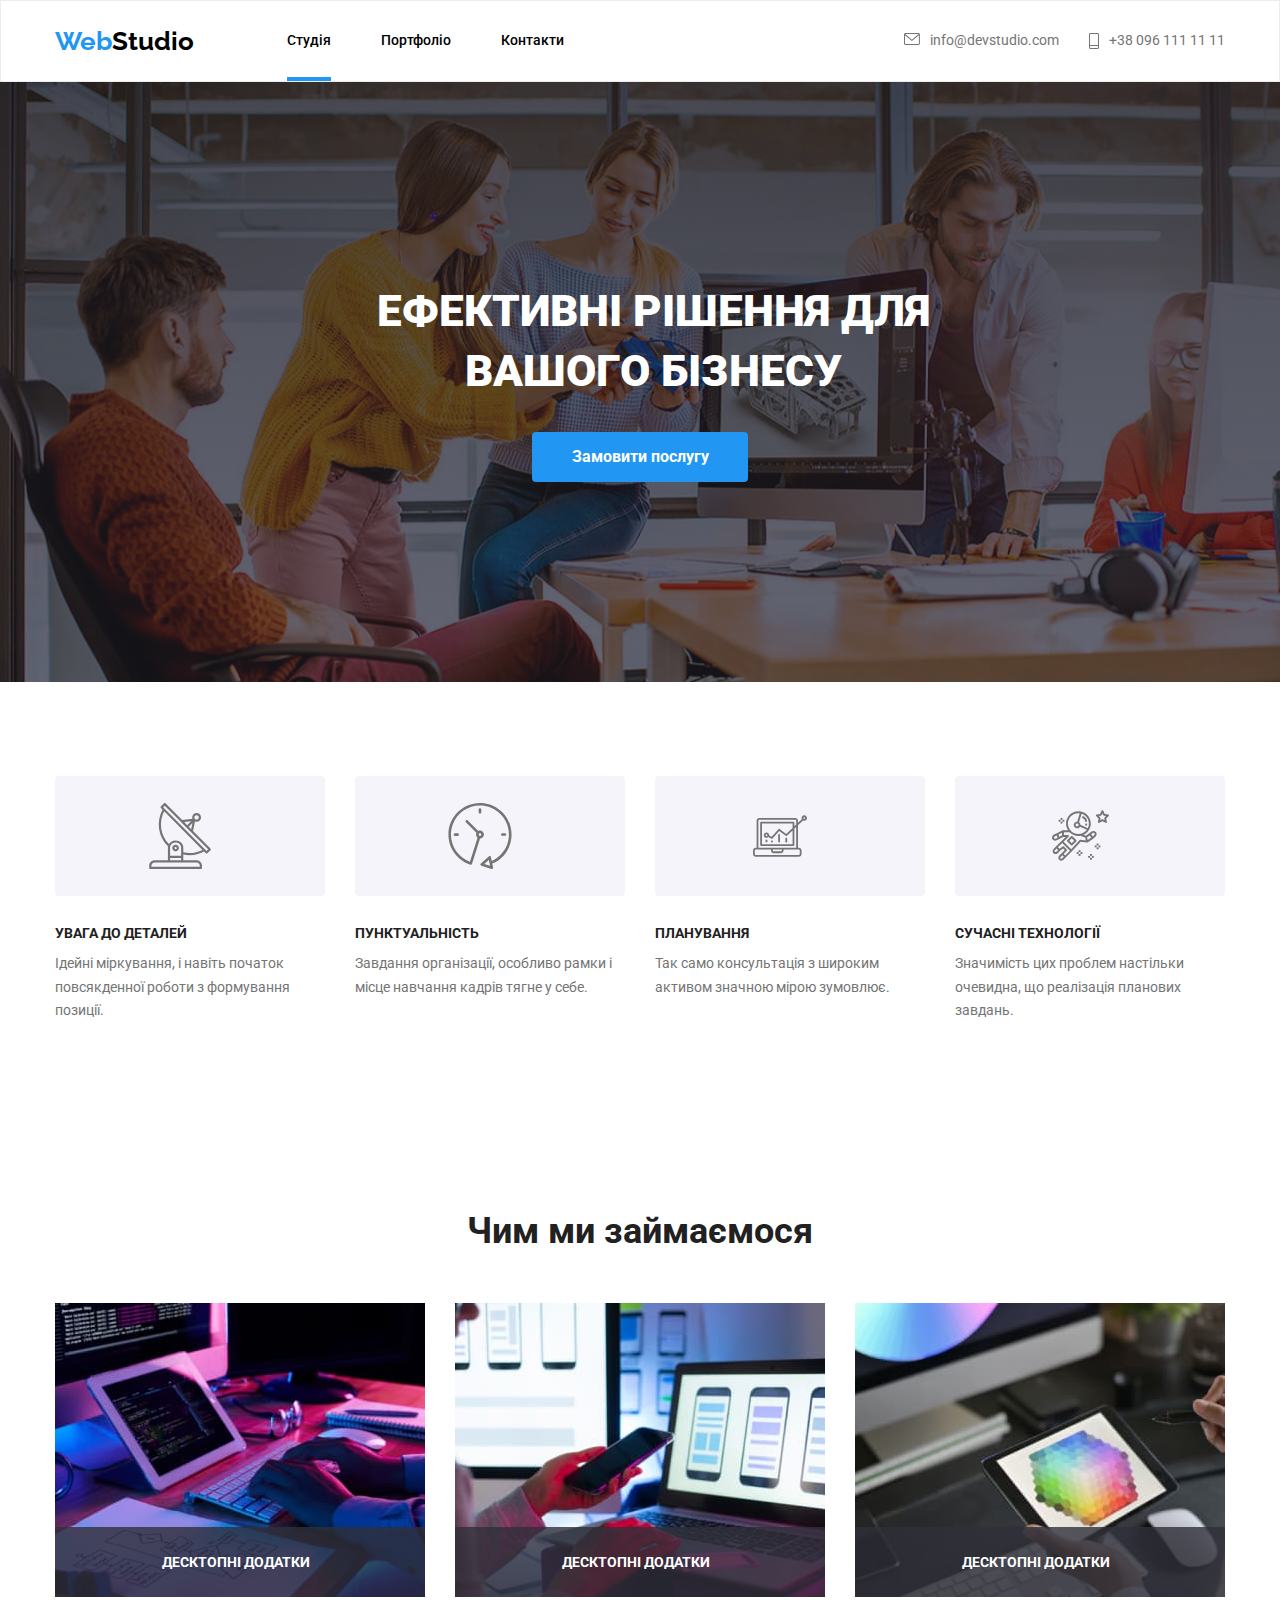
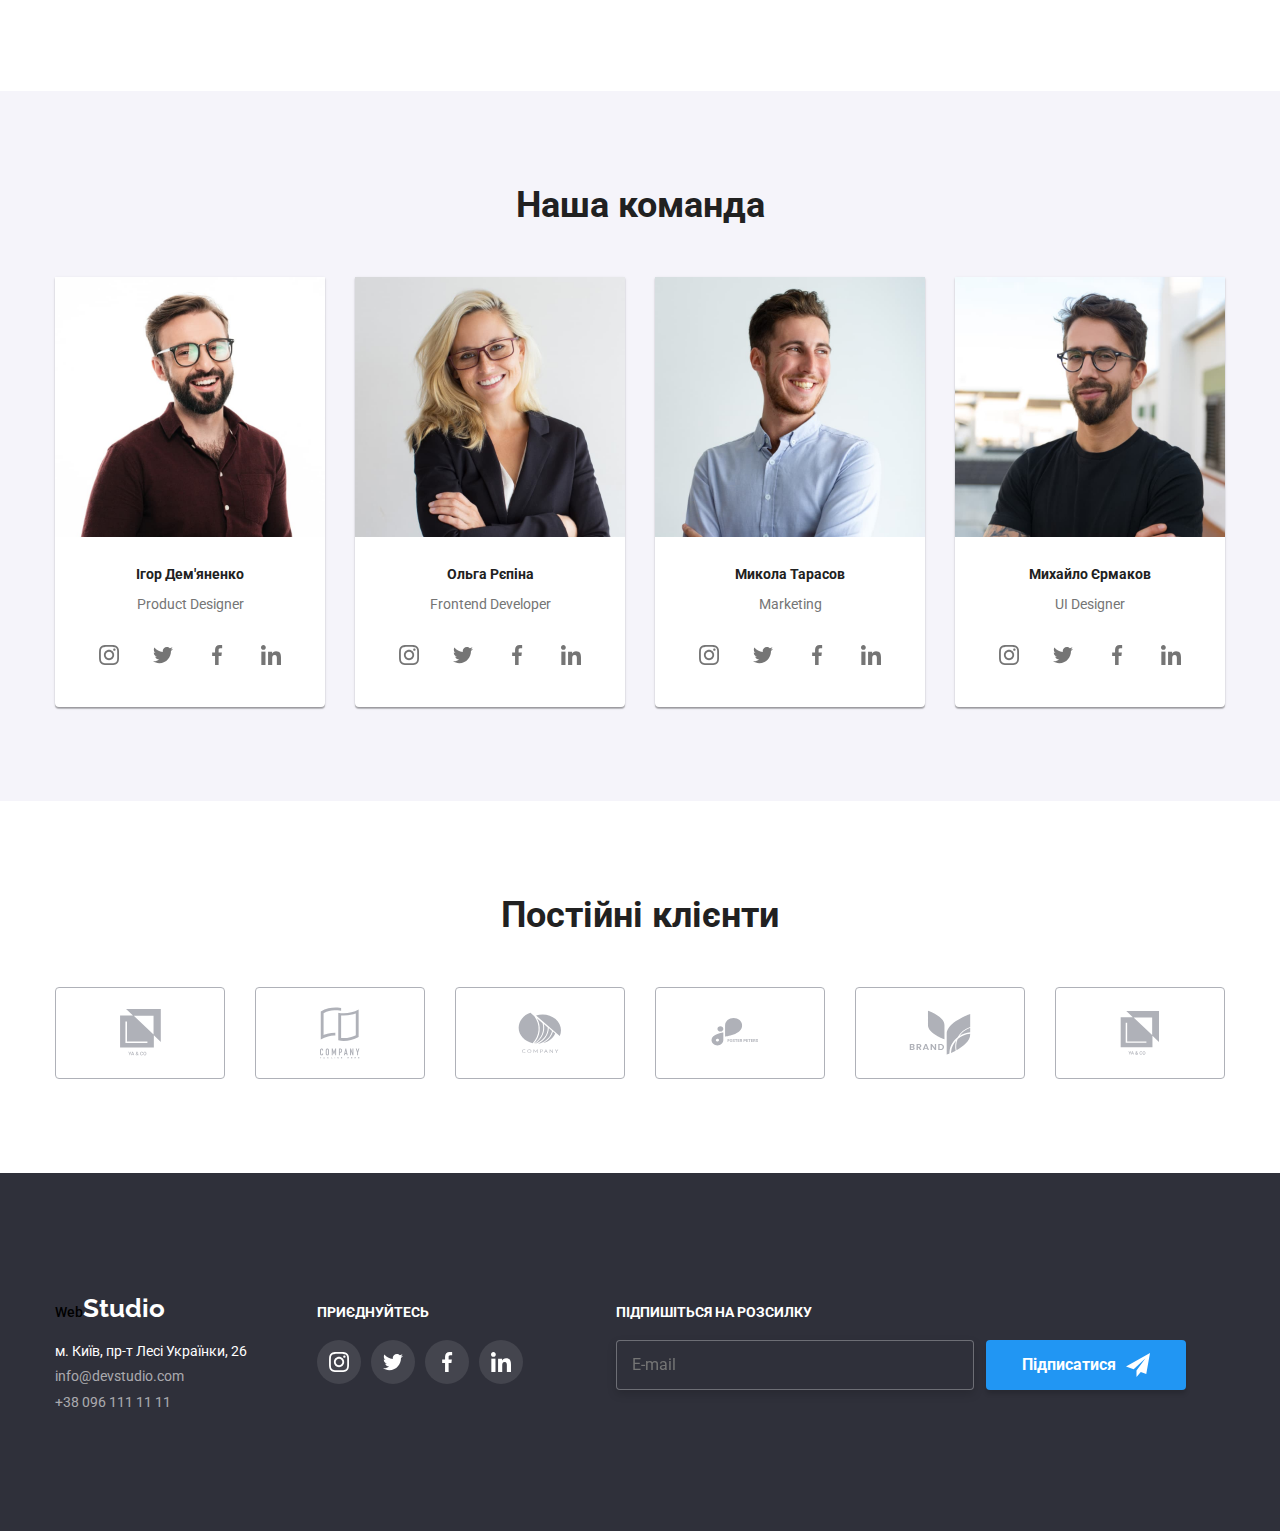
==== index.html @ 3730e804 "update-hw7" ====
<!DOCTYPE html>
<html lang="uk">
<head>
    <meta charset="UTF-8">
    <meta http-equiv="X-UA-Compatible" content="IE=edge">
    <meta name="viewport" content="width=device-width, initial-scale=1.0">
    <title>Document</title>
    <link rel="stylesheet" href="https://fonts.googleapis.com/css2?family=Raleway:wght@700&family=Roboto:wght@400;500;700;900&display=swap">
    <link rel="stylesheet" href="https://cdn.jsdelivr.net/npm/modern-normalize@1.1.0/modern-normalize.min.css">
    <link rel="stylesheet" href="./css/styles.css">
    <link rel="stylesheet" href="./css/main.min.css">
</head>
<body class="font-family">
    
        <!--Шапка сайта-->
    <header class="header">
        <div class="container heder-box">
            <nav class="header-navigation">
            <a class="nav-link" href="./index.html"><span class="nav-link__accent">Web</span><span class="nav-link__accent-two">Studio</span></a>
            <ul class="menu">
                <li><a class="menu__item menu__item_active" href="./index.html">Студія</a></li>
                <li><a class="menu__item" href="./portfolio.html">Портфоліо</a></li>
                <li><a class="menu__item" href="">Контакти</a></li>
            </ul>
        </nav>
        <ul class="contact">
            <li class="contact__item"><a class="contact__link" href="mailto:info@devstudio.com"><svg class="Link__social-icon" width="16" height="12"><use href="./images/sprite.svg#icon-email"></use></svg>info@devstudio.com</a></li>
            <li class="contact__item"><a class="contact__link" href="tel:+380961111111"><svg class="Link__social-icon" width="10" height="16"><use href="./images/sprite.svg#icon-tel"></use></svg>+38 096 111 11 11</a></li>
        </ul>
        </div>
        
    </header>
 <main>
    <section class="hero">
        <div class="container hero-box">
            <h1 class="headline">Ефективні рішення для вашого бізнесу</h1>
            <button class="cursor" type="button" data-modal-open>Замовити послугу</button>
        </div>
    </section>
    <section class="features section">
        <div class="container features-section">
        <h2 class="visually-hidden">Наші переваги</h2>
       <ul class="features-section-link">
        <li class="features-section-icon">
            <a href="" class="navigation-social-icon">
                <svg class="social-icon" width="66" height="70">
                    <use href="./images/sprite.svg#icon-antenna"></use>
                </svg>
            </a>
        </li>
        <li class="features-section-icon">
            <a href="" class="navigation-social-icon">
                <svg class="social-icon" width="66" height="70">
                    <use href="./images/sprite.svg#icon-clock"></use>
                </svg>
            </a>
        </li>
        <li class="features-section-icon">
            <a href="" class="navigation-social-icon">
                <svg class="social-icon" width="70" height="54">
                    <use href="./images/sprite.svg#icon-diagram"></use>
                </svg>
            </a>
        </li>
        <li class="features-section-icon">
            <a href="" class="navigation-social-icon">
                <svg class="social-icon" width="57" height="61">
                    <use href="./images/sprite.svg#icon-astronaut"></use>
                </svg>
            </a>
        </li>
       </ul>
        <ul class="features-section-list">
                <li class="features-list">
                    <div class="features-list-box">
                        <h3 class="subject">УВАГА ДО ДЕТАЛЕЙ</h3>
                        <p class="text">Ідейні міркування, і навіть початок повсякденної роботи з формування позиції.</p>
                    </div> 
                </li>
                <li class="features-list">
                    <div class="features-list-box">
                        <h3 class="subject">ПУНКТУАЛЬНІСТЬ</h3>
                        <p class="text">Завдання організації, особливо рамки і місце навчання кадрів тягне у себе.</p>
                    </div>
                </li>
                 <li class="features-list">
                    <div class="features-list-box">
                        <h3 class="subject">ПЛАНУВАННЯ</h3>
                        <p class="text">Так само консультація з широким активом значною мірою зумовлює.</p>
                    </div>
                </li>
                <li class="features-list">
                    <div class="features-list-box">
                        <h3 class="subject">СУЧАСНІ ТЕХНОЛОГІЇ</h3>
                        <p class="text">Значимість цих проблем настільки очевидна, що реалізація планових завдань.</p>
                    </div>
                </li>
        </ul>
        </div>  
    </section>
    <section class="works section">
        <div class="container">
        <h2 class="heading">Чим ми займаємося</h2>
        <ul class="works-list">
            <li class="works-items">
                <img src="./images/work1.jpg" alt="Робота програмування" width="370">
                <div class="works-name">
                    <p class="work-tekst">Десктопні Додатки</p>
                </div>
            </li>
            <li class="works-items">
                <img src="./images/work2.jpg" alt="Робота мобільної графіки" width="370">
                    <div class="works-name">
                    <p class="work-tekst">Десктопні Додатки</p>
                    </div>
            </li>
            <li class="works-items">
                <img src="./images/work3.jpg" alt="Кольорова гамма" width="370">
                <div class="works-name">
                <p class="work-tekst">Десктопні Додатки</p>
            </div>
            </li>
        </ul>
        </div>
    </section>
    <section class="job section">
        <div class="container">
            <h2 class="heading">Наша команда</h2>
                <ul class="job-list">
                    <li class="jop-list-item"><img src="./images/job1.jpg" alt="Ігор Дем'яненко" width="270">
                        <div class="jop-list-item-box">
                            <h3 class="job-name">Ігор Дем'яненко</h3>
                            <p class="job-titl" lang="en">Product Designer</p>
                            <ul class="job-items">
                                <li class="job-items-icon">
                                    <a href="" class="job-social-icon">
                                        <svg class="job-item-social-icon" width="20" height="20">
                                            <use href="./images/sprite.svg#icon-instagram"></use>
                                        </svg>
                                    </a>
                                </li>
                                <li class="job-items-icon">
                                    <a href="" class="job-social-icon">
                                        <svg class="job-item-social-icon" width="20" height="20">
                                            <use href="./images/sprite.svg#icon-twitter"></use>
                                        </svg>
                                    </a>
                                </li>
                                <li class="job-items-icon">
                                    <a href="" class="job-social-icon">
                                        <svg class="job-item-social-icon" width="20" height="20">
                                            <use href="./images/sprite.svg#icon-facebook"></use>
                                        </svg>
                                    </a>
                                </li>
                                <li class="job-items-icon">
                                    <a href="" class="job-social-icon">
                                        <svg class="job-item-social-icon" width="20" height="20">
                                            <use href="./images/sprite.svg#icon-linkedin"></use>
                                        </svg>
                                    </a>
                                </li>
                               </ul>
                            </div>
                    </li>
                    <li class="jop-list-item"><img src="./images/job2.jpg" alt="Ольга Рєпіна" width="270">
                        <div class="jop-list-item-box">
                            <h3 class="job-name">Ольга Рєпіна</h3>
                            <p class="job-titl" lang="en">Frontend Developer</p>
                            <ul class="job-items">
                                <li class="job-items-icon">
                                    <a href="" class="job-social-icon">
                                        <svg class="job-item-social-icon" width="20" height="20">
                                            <use href="./images/sprite.svg#icon-instagram"></use>
                                        </svg>
                                    </a>
                                </li>
                                <li class="job-items-icon">
                                    <a href="" class="job-social-icon">
                                        <svg class="job-item-social-icon" width="20" height="20">
                                            <use href="./images/sprite.svg#icon-twitter"></use>
                                        </svg>
                                    </a>
                                </li>
                                <li class="job-items-icon">
                                    <a href="" class="job-social-icon">
                                        <svg class="job-item-social-icon" width="20" height="20">
                                            <use href="./images/sprite.svg#icon-facebook"></use>
                                        </svg>
                                    </a>
                                </li>
                                <li class="job-items-icon">
                                    <a href="" class="job-social-icon">
                                        <svg class="job-item-social-icon" width="20" height="20">
                                            <use href="./images/sprite.svg#icon-linkedin"></use>
                                        </svg>
                                    </a>
                                </li>
                               </ul>
                        </div>
                    </li>
                    <li class="jop-list-item"><img src="./images/job3.jpg" alt="Микола Тарасов" width="270">
                        <div class="jop-list-item-box">
                            <h3 class="job-name">Микола Тарасов</h3>
                            <p class="job-titl" lang="en">Marketing</p>
                            <ul class="job-items">
                                <li class="job-items-icon">
                                    <a href="" class="job-social-icon">
                                        <svg class="job-item-social-icon" width="20" height="20">
                                            <use href="./images/sprite.svg#icon-instagram"></use>
                                        </svg>
                                    </a>
                                </li>
                                <li class="job-items-icon">
                                    <a href="" class="job-social-icon">
                                        <svg class="job-item-social-icon" width="20" height="20">
                                            <use href="./images/sprite.svg#icon-twitter"></use>
                                        </svg>
                                    </a>
                                </li>
                                <li class="job-items-icon">
                                    <a href="" class="job-social-icon">
                                        <svg class="job-item-social-icon" width="20" height="20">
                                            <use href="./images/sprite.svg#icon-facebook"></use>
                                        </svg>
                                    </a>
                                </li>
                                <li class="job-items-icon">
                                    <a href="" class="job-social-icon">
                                        <svg class="job-item-social-icon" width="20" height="20">
                                            <use href="./images/sprite.svg#icon-linkedin"></use>
                                        </svg>
                                    </a>
                                </li>
                               </ul>
                        </div>
                    </li>
                    <li class="jop-list-item"><img src="./images/job4.jpg" alt="Михайло Єрмаков" width="270">
                        <div class="jop-list-item-box">
                            <h3 class="job-name">Михайло Єрмаков</h3>
                            <p class="job-titl" lang="en">UI Designer</p>
                            <ul class="job-items">
                                <li class="job-items-icon">
                                    <a href="" class="job-social-icon">
                                        <svg class="job-item-social-icon" width="20" height="20">
                                            <use href="./images/sprite.svg#icon-instagram"></use>
                                        </svg>
                                    </a>
                                </li>
                                <li class="job-items-icon">
                                    <a href="" class="job-social-icon">
                                        <svg class="job-item-social-icon" width="20" height="20">
                                            <use href="./images/sprite.svg#icon-twitter"></use>
                                        </svg>
                                    </a>
                                </li>
                                <li class="job-items-icon">
                                    <a href="" class="job-social-icon">
                                        <svg class="job-item-social-icon" width="20" height="20">
                                            <use href="./images/sprite.svg#icon-facebook"></use>
                                        </svg>
                                    </a>
                                </li>
                                <li class="job-items-icon">
                                    <a href="" class="job-social-icon">
                                        <svg class="job-item-social-icon" width="20" height="20">
                                            <use href="./images/sprite.svg#icon-linkedin"></use>
                                        </svg>
                                    </a>
                                </li>
                               </ul>
                        </div>
                        </li>
                </ul>
        </div>
    </section>
   <section class="client section">
    <div class="container">
        <h2 class="heading">Постійні клієнти</h2>
        <ul class="client-item">
            <li class="client-list">
                <a href="" class="client-social-icon">
                    <svg class="link-social-icon" width="41" height="46.7">
                        <use href="./images/sprite.svg#icon-client1"></use>
                    </svg>
                </a>
            </li>
            <li class="client-list">
                <a href="" class="client-social-icon">
                    <svg class="link-social-icon" width="40" height="52">
                        <use href="./images/sprite.svg#icon-client2"></use>
                    </svg>
                </a>
            </li>
            <li class="client-list">
                <a href="" class="client-social-icon">
                    <svg class="link-social-icon" width="43.46" height="41.18">
                        <use href="./images/sprite.svg#icon-client3"></use>
                    </svg>
                </a>
            </li>
            <li class="client-list">
                <a href="" class="client-social-icon">
                    <svg class="link-social-icon" width="84.44" height="40.62">
                        <use href="./images/sprite.svg#icon-client4"></use>
                    </svg>
                </a>
            </li>
            <li class="client-list">
                <a href="" class="client-social-icon">
                    <svg class="link-social-icon" width="62.54" height="45.43">
                        <use href="./images/sprite.svg#icon-client5"></use>
                    </svg>
                </a>
            </li>
            <li class="client-list">
                <a href="" class="client-social-icon">
                    <svg class="link-social-icon" width="93.79" height="43.93">
                        <use href="./images/sprite.svg#icon-client1"></use>
                    </svg>
                </a>
            </li>
        </ul>
    </div>
   </section>
 </main>
 <!--Футер-->
 <footer class="footer">
    <div class="container footer">
        <div class="footer-logo-address">
            <a class="nav-link-footer" href="./index.html"><span class="accent">Web</span><span class="accent-three">Studio</span></a>
                <address>
                <ul class="footer-address">
                <li class="list-address"><a class="nav-link-adres" href="">м. Київ, пр-т Лесі Українки, 26</a></li>
                <li class="list-mail"><a class="nav-link-kont" href="mailto:info@devstudio.com">info@devstudio.com</a></li>
                <li class="list-tel"><a class="nav-link-kont" href="tel:+380961111111">+38 096 111 11 11</a></li>
                </ul>
                </address>
        </div>
    <div class="social">
        <h4 class="name-social">приєднуйтесь</h4>
        <ul class="social-list">
            <li class="social-items-icon">
                <a href="" class="social-items-icon-link">
                    <svg class="social-items-icon-link-list" width="20" height="20">
                        <use href="./images/sprite.svg#icon-instagram"></use>
                    </svg>
                </a>
            </li>
            <li class="job-items-icon">
                <a href="" class="social-items-icon-link">
                    <svg class="social-items-icon-link-list" width="20" height="20">
                        <use href="./images/sprite.svg#icon-twitter"></use>
                    </svg>
                </a>
            </li>
            <li class="job-items-icon">
                <a href="" class="social-items-icon-link">
                    <svg class="social-items-icon-link-list" width="20" height="20">
                        <use href="./images/sprite.svg#icon-facebook"></use>
                    </svg>
                </a>
            </li>
            <li class="job-items-icon">
                <a href="" class="social-items-icon-link">
                    <svg class="social-items-icon-link-list" width="20" height="20">
                        <use href="./images/sprite.svg#icon-linkedin"></use>
                    </svg>
                </a>
            </li>
        </ul>
    </div>
        <div class="cleint-mail">
        <h4 class="name-social">Підпишіться на розсилку</h4>
            <div class="cleint-mail-out">
            <form class="client-mail-name">
                <label class="client-mail-text">
                    <input type="email" 
                    name="E-mail"
                    placeholder="E-mail"
                    class="social-mail-name" 
                    pattern="[a-zA-Z0-9]+@" 
                    required>
                </input>
                </label>
                <button class="cursor-out" type="submit">підписатися <svg class="social-mail-icon-out" width="24" height="24">
                <use href="./images/sprite.svg#icon-icon-send"></use></svg>
            </button>
            </form>
            </div>
        </div>
    </div>
</footer>
<div class="backdrop is-hidden" data-modal>
    <div class="modal">
        <button type="button" class="modal-close-btn" data-modal-close>
            <svg class="model-close-btn-icon" width="18" height="18">
                <use href="./images/sprite.svg#icon-close-button"></use>
            </svg>
        </button>
        <p class="modal-caption">Залиште свої дані, ми Вам передзвонимо</p>
        <form class="modal-form">
            <label class="modal-form-field">
                <span class="modal-form-field-desc">Ім'я*</span>
                <span class="model-form-input-wrapper">
                <input name="user_name" 
                type="text" 
                class="modal-form-input"
                required
                pattern="[a-zA-Zа-яА-ЯіІїЇ]+"
                maxlength="20"/>
                <svg class="modal-form-icon" width="12" height="12">
                    <use href="./images/sprite.svg#icon-icon-children"></use>
                </svg>
            </span>
            </label>
            <label class="modal-form-field"> 
                <span class="modal-form-field-desc">Телефон*</span>
                <span class="model-form-input-wrapper">
                    <input name="user_phone_number" 
                    type="tel" 
                    class="modal-form-input" 
                    pattern="[0-9]{3}-[0-9]{2}-[0-9]{2}"
                    title="xxx-xxx-xx-xx"
                    required >
                    <svg class="modal-form-icon" width="13" height="12">
                    <use href="./images/sprite.svg#icon-modal-telephone"></use>
                    </svg>
                </span>
            </label>
            <label class="modal-form-field">
                <span class="modal-form-field-desc">Пошта*</span>
                <span class="model-form-input-wrapper">
                <input name="user_email" 
                type="email" 
                class="modal-form-input"
                pattern="[a-zA-Z0-9]+@"
                title="anuyta@gmail.com"
                required>
                <svg class="modal-form-icon" width="15" height="12">
                <use href="./images/sprite.svg#icon-modal-email"></use>
                </svg>
                </span>
            </label>
                <label class="modal-form-field">
                <span class="modal-form-field-desc">Коментар</span>
                <textarea
                name="user_message"
                class="modal-form-message" 
                placeholder="Введіть текст"
                ></textarea>
            </label>
            <label class="modal-form-check-wrapper">
                <input  name="user_policy" type="checkbox" class="modal-form-check visually-hidden">
                <svg class="modal-form-own-check" width="16" height="15">
                    <use  class="modal-form-own-check-icon" href="./images/sprite.svg#icon-checkmark"></use>
                    </svg>
                Погоджуюсь з розсилкою та приймаю &nbsp;<a href="#" class="modal-form-text">Умовами договору</a>
            </label>
            <button type="submit" class="modal-form-btn">Відправити</button>
        </form>
    </div>
</div>
<script src="./js/modal.js"></script>
</body>
</html>
---- css/styles.css ----
/* :root {
    --brand-color: #2196F3;
    --brand-color-two: #000000;
    --brand-color-three: #FFFFFF;
    --brand-font:"Raleway";
    --brand-font-style: normal;
    --brand-tekst-color:#757575;
} */

/* body {
margin: 0;
font-family: "Roboto", sans-serif;
font-size: 14px;
line-height: 1.14;
color: #212121;
}

h1, 
h2, 
h3, 
h4, 
h5, 
h6,
p,
ul,
ol {
    margin-top: 0;
    margin-bottom: 0;
}

ul,
ol {
    list-style-type: none;
    margin: 0;
    padding: 0;
}

a {
text-decoration: none; 
}

img {
    display: block;
}

.cursor,
.btn {
    cursor: pointer;
} */

/* .container {
    width: 1200px;
    padding-right: 15px;
    padding-left: 15px;
    margin-left: auto;
    margin-right: auto;
} */

/* .heading {
        font-weight: 700;
        font-size: 36px;
        line-height: 1.16;
        text-align: center;
        padding-bottom: 50px;
} */

/* .section {
    padding-top: 94px;
    padding-bottom: 94px;
} */

/* .visually-hidden {
    position: absolute;
    width: 1px;
    height: 1px;
    margin: -1px;
    padding: 0;
    overflow: hidden;
    border: 0;
    clip: rect(0 0 0 0);
  } */

/* .nav-link.active {color: var(--brand-color);} */
    /* outline-style: auto; */


/*Стилі для index.html*/

/*====================header===========================*/

/* .header {
    border: 1px solid #ECECEC;

} */

/* .heder-box {
    display: flex;
    align-items: center;
    justify-content: space-between;

} 

.header-navigation {
    display: flex;
    justify-content: center;
}

 .active {
    position: relative;
}

.active::after {
    content: " ";
    display:block;
    position: absolute;
    width: 100%;
    height: 4px;
    bottom: 0;
    margin-bottom: -33px;
    background-color: var(--brand-color);
}

.accent {
    font-family: var(--brand-font);
    font-style: var(--brand-font-style);
    font-weight: 700;
    font-size: 26px;
    line-height: 1.19;
    color: var(--brand-color);
}

.accent-two {
    font-family: var(--brand-font);
    font-style: var(--brand-font-style);
    font-weight: 700;
    font-size: 26px;
    line-height: 1.19;    
    color: var(--brand-color-two);
}

.header-navigation {
    display: flex;
    align-items: center;

}

.menu {
    display: flex;
    column-gap: 50px;
    margin-left: 93px;
    margin-top: 32px;
    margin-bottom: 32px;
}

.nav-link { 
    font-weight: 500;
    color: var(--brand-color-two);
    transition: color 250ms cubic-bezier(0.4, 0, 0.2, 1);
}

.nav-link-contacts {
    display: flex;
    color: var(--brand-tekst-color);
    text-decoration: none;
    fill: var(--brand-tekst-color);
    transition: color 250ms cubic-bezier(0.4, 0, 0.2, 1);
}

.social-icon {transition: fill 250ms cubic-bezier(0.4, 0, 0.2, 1);}

.nav-link:focus {color: var(--brand-color);}
.nav-link:hover {color: var(--brand-color);}

.nav-link-contacts:hover {color: var(--brand-color); fill: var(--brand-color);}
.nav-link-contacts:focus {color: var(--brand-color); fill: var(--brand-color);}


.contact {
    display: flex;
    justify-content: center;
    align-items: center;
    gap: 30px;
    margin-top: 32px;
    margin-bottom: 32px;
}

.contact-navigation {
    
} */


/*------------------hero--------------------*/

/* .hero {
    text-transform:uppercase;
    color: var(--brand-color-three);
    background-color: #2F303A;
    background-image: linear-gradient(rgba(35, 35, 41, 0.6), rgba(47, 48, 58, 0.4)), url(../images/studio.jpg);
}

.hero-box {
    width: 700px;
    text-align: center;
    padding-top: 200px;
    padding-bottom: 200px;
}

.headline {
    font-family: 'Roboto';
    font-style: var(--brand-font-style);
    font-weight: 900;
    font-size: 44px;
    line-height: 1.36;
    min-width: 696px;
    margin-bottom: 30px;
    }

.cursor {
    font-family: 'Roboto';
    font-weight: 700;
    font-size: 16px;
    line-height: 1.875;
    color: var(--brand-color-three);
    background-color: var(--brand-color);
    padding: 10px 32px;
    display: block;
    min-width: 216px;
    margin: 0 auto;
    border-radius: 4px;
    border: none;
} */

/*---------------features-----------*/

/* .features-section-link {   
    display: flex;
    flex-basis: calc((100% - 90px) / 4);
    column-gap: 30px;
    flex-wrap: nowrap;
}
    
    .features-section-icon {
        display: flex;
        width: 270px;
        min-height: 120px;
        justify-content: center;
        align-items: center;
        background: #F5F4FA;
        border-radius: 4px;
        border: #F5F4FA;
        margin-bottom: 30px;
    } 

.features-section-list {
    display: flex;
    column-gap: 30px;
    flex-wrap: nowrap;
    flex-basis: calc((100% - 90px) / 4);
  }

  .navigation-social-icon {
    display: flex;
    fill: var(--brand-tekst-color);
    margin-right: 10px;
  }

  .social-icon {margin-right: 10px;}

  .features-list-box {
    min-width: 270px;
  }

.subject {
    font-weight: 700;
    font-size: 14px;
    line-height: 1.14;
    margin-bottom: 10px;
}
    
.text {
    line-height: 1.71;
    color: var(--brand-tekst-color);
}
 */

/*===========================works=========================*/

/* .works-list {
    display: flex;
    position: relative;
    justify-content: center;
    align-items: flex-end;
    gap: 30px;
    flex-wrap: wrap;
    flex-basis: calc((100% - 60px) / 3);
}

.works-items {
    display: flex;
    position: relative;
    justify-content: center;
    align-items: end;
}


.works-name {
    display: flex;
    position: absolute;
    justify-content: flex-end;
    align-items: flex-end;
   
}

.work-tekst {
font-family: 'Roboto';
font-weight: 700;
font-size: 14px;
line-height: 1.142;
width: 370px;
text-transform: uppercase;
padding: 27px 107px;
color: var(--brand-color-three);
background: rgba(47, 48, 58, 0.8);
}
 */


/*===========================job================================*/
/* 
.job {
    background: #F5F4FA;
}

.job-list {
    display: flex;
    gap: 30px;
    flex-wrap: wrap;
    flex-basis: calc((100% - 90px) / 4);
}


.job-items {
    display: flex;
    justify-content: center;
    column-gap: 10px;
}

.job-social-icon {
    display: flex;
    justify-content: center;
    align-items: center;
    width: 44px;
    height: 44px;
    background-color: #FFFFFF;
    border-radius: 50%;
    gap: 10px;
    transition: background-color 250ms cubic-bezier(0.4, 0, 0.2, 1);
} 

.job-item-social-icon {
    fill: var(--brand-tekst-color);
    transition: fill 250ms cubic-bezier(0.4, 0, 0.2, 1);

}

.job-item-social-icon {
    transition: fill 250ms cubic-bezier(0.4, 0, 0.2, 1);
}


.job-social-icon:hover,
.job-social-icon:focus {
    background-color: var(--brand-color);
}


.job-social-icon:hover .job-item-social-icon,
.job-social-icon:focus .job-item-social-icon {
    fill: var(--brand-color-three);
}

.jop-list-item {
    background-color: var(--brand-color-three);
    box-shadow: 0px 1px 3px rgba(0, 0, 0, 0.12), 0px 1px 1px rgba(0, 0, 0, 0.14), 0px 2px 1px rgba(0, 0, 0, 0.2);
    border-radius: 0px 0px 4px 4px; 
}


.jop-list-item-box {
    padding-top: 30px;
    padding-bottom: 30px;
    text-align: center;
}


.job-name {
    font-weight: 700;
    font-size: 14px;
    line-height: 1.14;
    margin-bottom: 10px;
    
}

.job-titl {
    line-height: 1.71;
    color: var(--brand-tekst-color);
    margin-bottom: 16px;
}
 */
/*=====================client====================*/
/* 

.client-item {
    display: flex;
    justify-content: center;
    column-gap: 30px;

}

.client-social-icon {
    display: flex;
    justify-content: center;
    align-items: center;
    box-sizing: border-box;
    width: 170px;
    height: 92px;
    background-color: #FFFFFF;
    border: 1px solid #AFB1B8;
    border-radius: 4px;
    transition: border 250ms cubic-bezier(0.4, 0, 0.2, 1);

}

.link-social-icon {
    fill: #AFB1B8;
    transition: fill 250ms cubic-bezier(0.4, 0, 0.2, 1);

}

.client-social-icon:hover,
.client-social-icon:focus {
    border: 1px solid var(--brand-color);
}

.client-social-icon:hover .link-social-icon,
.client-social-icon:focus .link-social-icon {
    fill: var(--brand-color);
}
 */
/*=============================Футер=============*/

/* 
.footer {
    display: flex;
    justify-content: left;
    align-items: baseline;
    padding-top: 60px;
    padding-bottom: 60px;
    background-color: #2F303A;
    }

.footer-logo-address {

   
}

.footer-address {
    font-style: normal;
}

.list-address {
    margin-top: 20px;
}

.list-mail {
    margin-top: 10px;
}

.list-tel {
    margin-top: 10px;
}

.nav-link-adres {
    color: var(--brand-color-three);
    text-decoration: none;
    transition: color 250ms cubic-bezier(0.4, 0, 0.2, 1);
}

.nav-link-kont {
    text-decoration: none;
    color: rgba(255, 255, 255, 0.6);
    transition: color 250ms cubic-bezier(0.4, 0, 0.2, 1);
}

.nav-link-adres:focus, 
.nav-link-adres:hover {
    color: var(--brand-color);
}

.nav-link-kont:focus, 
.nav-link-kont:hover {
    color: var(--brand-color);
}

.social { 
    padding-left: 70px;


    
}

.social-list {
    display: flex;
    gap: 10px;
    justify-content: left;
    align-items: center;
}

.name-social {
    display: flex;
    font-weight: 700;    
    line-height: 1.17;
    text-transform: uppercase;
    color: #FFFFFF;
    margin-bottom: 20px;
}

.social-items-icon-link {
    display: flex;
    justify-content: center;
    align-items: center;
    width: 44px;
    height: 44px;
    background-color: rgba(255, 255, 255, 0.1);;
    border-radius: 50%;
    gap: 10px;
    transition: background-color 250ms cubic-bezier(0.4, 0, 0.2, 1);
}

.social-items-icon-link-list {
    fill: var(--brand-color-three);
}

.social-items-icon-link:hover,
.social-items-icon-link:focus {
    background-color: var(--brand-color);
}


.cleint-mail {
   display: block;
    margin-left: 93px; 
}


.cleint-mail-list {
    display: flex;
    gap: 10px;
    justify-content: left;
    align-items: center;
}

.social-items-icon-link {
    display: flex;
    justify-content: center;
    align-items: center;
    width: 44px;
    height: 44px;
    background-color: rgba(255, 255, 255, 0.1);;
    border-radius: 50%;
    gap: 10px;
    transition: background-color 250ms cubic-bezier(0.4, 0, 0.2, 1);
}

.cleint-mail-out {
    display: flex;
    justify-content: center;
    align-items: center;
}

.client-mail-name {
    display: flex;
    justify-content: center;
    align-items: center;
}

.social-mail-name {
width: 358px;
height: 50px;
left: 815px;
top: 2784px;
font-size: 16px;
line-height: 1.25;
padding: 15px;
color: rgba(255, 255, 255, 0.6);
background-color: #2F303A;
border: 1px solid rgba(255, 255, 255, 0.3);
filter: drop-shadow(0px 4px 4px rgba(0, 0, 0, 0.15));
border-radius: 4px;
}

.social-mail-name:active {
border: 1px solid rgba(255, 255, 255, 0.3);

}

.cursor-out {
    display: flex;
    justify-content: center;
    align-items: center;
    font-weight: 700;
    font-size: 16px;
    line-height: 1.875;
    color: var(--brand-color-three);
    text-transform: capitalize;
    background: var(--brand-color);
    box-shadow: 0px 4px 4px rgba(0, 0, 0, 0.15);
    border-radius: 4px;
    padding: 10px 28px;
    width: 200px;
    border: none;
    margin-left: 12px;
    cursor: pointer;
    transition: color 250ms cubic-bezier(0.4, 0, 0.2, 1);
}

.social-mail-icon-out { 
    margin-left: 10px;
    fill: var(--brand-color-three);
    transition: fill 250ms cubic-bezier(0.4, 0, 0.2, 1);

}
 */

/*================Стилі для портфоліє=================*/

/* 
.order-list {
    display: flex;
    justify-content: center;
    gap: 8px;
    margin-bottom: 50px;
}

.order-list-item {
     
}

.btn {
font-weight: 500;
font-size: 16px;
line-height: 1.625;
padding-top: 6px;
padding-right: 22px;
padding-bottom: 6px;
padding-left: 22px;
border-radius: 4px;
border: none;
transition: background-color 250ms cubic-bezier(0.4, 0, 0.2, 1), box-shadow 250ms cubic-bezier(0.4, 0, 0.2, 1);
}

.btn:hover, .btn:focus {color: var(--brand-color-three);
    background-color: var(--brand-color);
    box-shadow: 0px 3px 1px rgba(0, 0, 0, 0.1), 0px 1px 2px rgba(0, 0, 0, 0.08), 0px 2px 2px rgba(0, 0, 0, 0.12);
    border-radius: 4px;
}

.aside {
    display: flex;
    gap: 26px;
    flex-wrap: wrap;
    flex-basis: calc((100% - 2 * 30px) / 3);
}

.aside-animation {
    overflow: hidden;
    position: relative;
}

.aside-subject {
    display: block;
    position: absolute;
    width: 370px;
    height: 294px;
    top: 0;
    left: 0;
    transform: translateY(+100%);
    transition: transform 250ms cubic-bezier(0.4, 0, 0.2, 1), box-shadow 250ms cubic-bezier(0.4, 0, 0.2, 1);
}

.aside-tekst {
    width: 100%;
    height: 100%;
    font-size: 18px;
    line-height: 1.56;  
    padding: 63px 24px;
    color: var(--brand-color-three);
    background: rgba(33, 150, 243, 0.9);
}


.aside-list {
display: block;
position: relative;
background: #FFFFFF;
border: 1px solid #EEEEEE;
transition: box-shadow 250ms cubic-bezier(0.4, 0, 0.2, 1);
}

.aside-list:hover .aside-subject,
.aside-list:focus .aside-subject {
    transform: translateY(0);
    
}
.aside-list:hover, .aside-list:focus {
    box-shadow: 0px 1px 1px rgba(0, 0, 0, 0.12), 0px 4px 4px rgba(0, 0, 0, 0.06), 1px 4px 6px rgba(0, 0, 0, 0.16);
}


.aside-list-items {
    border: 1px solid #EEEEEE;
    padding: 20px 24px;
}

.caption {
    font-weight: 700;
    font-size: 18px;
    line-height: 2;
}

.desc {
font-weight: 400;
font-size: 16px;
line-height: 1.875;
color: var(--brand-tekst-color);
}

.accent-three {
    font-family: var(--brand-font);
    font-style: var(--brand-font-style);
    font-weight: 700;
    font-size: 26px;
    line-height: 1.19;    
    color: var(--brand-color-three);
} */

/*=======================backdrop======================*/
/* 
.backdrop {
    position: fixed;
    top: 0;
    left: 0;
    width: 100%;
    height: 100%;
    z-index: 1000;
    background-color: rgba(0, 0, 0, 0.2);
    transition: opacity 250ms cubic-bezier(0.4, 0, 0.2, 1), visibility 250ms cubic-bezier(0.4, 0, 0.2, 1);
}


.backdrop.is-hidden {
    opacity: 0;
    visibility: hidden;
    pointer-events: none;
}

.modal {
    position: absolute;
    top: 50%;
    left: 50%;
    transform: translate(-50%, -50%);
    width: 528px;
    height: 581px;
    background-color: var(--brand-color-three);
    padding: 40px;
}

.modal-close-btn {
    position: absolute;
    top: 8px;
    right: 8px;
    display: flex;
    justify-content: center;
    align-items: center;
    width: 30px;
    height: 30px;
    margin-left: auto;
    border-radius: 50%;
    background-color: var(--brand-color-three);
    border: 1px solid rgba(0, 0, 0, 0.1);
    cursor: pointer;
    transition: border-color 250ms cubic-bezier(0.4, 0, 0.2, 1);
    
}

.modal-close-btn:hover,
.modal-close-btn:hover {
    border-color: var(--brand-color);
}

.model-close-btn-icon {
    transition: fill 250ms cubic-bezier(0.4, 0, 0.2, 1);
}


.modal-close-btn:hover .model-close-btn-icon,
.modal-close-btn:hover .model-close-btn-icon {
   fill: var(--brand-color);
}
 */
/*=======================MODAL FORM==========================*/
/* 
.modal-caption {
font-weight: 700;
font-size: 20px;
line-height: 1.15;
text-align: center;
margin-bottom: 12px;
}

.modal-form {
    display: flex;
    flex-direction: column;
}
.modal-form-field {
    margin-bottom: 10px;
}


.modal-form-field-desc {
    display: block;
    font-size: 12px;
    line-height: 1.16;
    color: var(--brand-tekst-color);
    margin-bottom: 4px;

}

.modal-form-input {
    width: 100%;
    height: 40px;
    padding-left: 42px;
    border: 1px solid rgba(33, 33, 33, 0.2);
    border-radius: 4px;
    transition: border 250ms cubic-bezier(0.4, 0, 0.2, 1);
}

.modal-form-input:active {
    border: 1px solid var(--brand-color);
}

.modal-form-input:focus {
    border: 1px solid var(--brand-color);
}

.modal-form-icon {
    display: flex;
    position: absolute;
    justify-content: center;
    align-items: center;
    top: 10px;
    left: 10px;
    width: 18px;
    height: 18px;
    fill: #212121;
    transition: fill 250ms cubic-bezier(0.4, 0, 0.2, 1);
}

.model-form-input-wrapper {
    display: flex;
    align-items: center;
    position: relative;

}

.modal-form-input:hover {
    border-color: var(--brand-color);
}

.modal-form-input:hover + .modal-form-icon {
        fill: var(--brand-color);
}

.modal-form-message {
    resize: none;
    width: 100%;
    height: 120px;
    padding: 12px 16px;
    color: rgba(117, 117, 117, 0.5);;
    border: 1px solid rgba(33, 33, 33, 0.2);
    border-radius: 4px;
    transition: border 250ms cubic-bezier(0.4, 0, 0.2, 1);
}

.modal-form-message:focus {
    outline: none;
    border-color: var(--brand-color);
}
.modal-form-own-check {
    background: #FFFFFF;
    border: 0.2px solid #303030;
    cursor: pointer;
    padding: 2px;
    margin-right: 7px;
    transition: fill 250ms cubic-bezier(0.4, 0, 0.2, 1);

}


.modal-form-check:checked + .modal-form-own-check {
background: #188CE8;
box-shadow: 0px 4px 4px rgba(0, 0, 0, 0.15);
border-radius: 4px;
border: none;
}


.modal-form-check:focus + .modal-form-own-check {
    background-color: var(--brand-color);
}



.modal-form-own-check-icon {
    display: none;
    fill: var(--brand-color-three);
}



.modal-form-check:checked + .modal-form-own-check .modal-form-own-check-icon {
    display: block;
}

.modal-form-check-wrapper {
    font-size: 14px;
    line-height: 1.71;
    text-align: center;
    color: var(--brand-tekst-color);
    margin-top: 10px;
}

.modal-form-text {
    font-size: 14px;
    line-height: 1.71;
    color: var(--brand-color);
    text-decoration: underline;
    
}

.modal-form-btn {
flex-direction: row-reverse;
align-self: center;
width: 200px;
height: 50px;
left: 700px;
padding: 0px;
margin-top: 30px;
color: var(--brand-color-three);
background: #188CE8;
box-shadow: 0px 4px 4px rgba(0, 0, 0, 0.15);
border-radius: 4px;
border: none;
transition: fill 250ms cubic-bezier(0.4, 0, 0.2, 1);
}

.modal-form-btn:hover,
.modal-form-btn:focus {
    background: var(--brand-color);
box-shadow: 0px 4px 4px rgba(0, 0, 0, 0.15);
border-radius: 4px;

} */
---- css/main.min.css ----
:root{--brand-color: #2196F3;--brand-color-two: #000000;--brand-color-three: #FFFFFF;--brand-font:"Raleway";--brand-font-style: normal;--brand-tekst-color:#757575}.visually-hidden{position:absolute;width:1px;height:1px;margin:-1px;padding:0;overflow:hidden;border:0;clip:rect(0 0 0 0)}body{margin:0;font-family:"Roboto",sans-serif;font-size:14px;line-height:1.14;color:#212121}h1,h2,h3,h4,h5,h6,p,ul,ol{margin-top:0;margin-bottom:0}ul,ol{list-style-type:none;margin:0;padding:0}a{text-decoration:none}img{display:block}.cursor,.btn{cursor:pointer}.section{padding-top:94px;padding-bottom:94px}.container{width:1200px;padding-right:15px;padding-left:15px;margin-left:auto;margin-right:auto}.heading{font-weight:700;font-size:36px;line-height:1.16;text-align:center;padding-bottom:50px}.header{border:1px solid #ececec}.heder-box{display:flex;align-items:center;justify-content:space-between}.header-navigation{display:flex;justify-content:center}.menu__item_active{position:relative}.menu__item_active::after{content:" ";display:block;position:absolute;width:100%;height:4px;bottom:0;margin-bottom:-33px;background-color:var(--brand-color)}.nav-link__accent{font-family:var(--brand-font);font-style:var(--brand-font-style);font-weight:700;font-size:26px;line-height:1.19;color:var(--brand-color)}.nav-link__accent-two{font-family:var(--brand-font);font-style:var(--brand-font-style);font-weight:700;font-size:26px;line-height:1.19;color:var(--brand-color-two)}.header-navigation{display:flex;align-items:center}.menu{display:flex;column-gap:50px;margin-left:93px;margin-top:32px;margin-bottom:32px}.menu__item{font-weight:500;color:var(--brand-color-two);transition:color 250ms cubic-bezier(0.4, 0, 0.2, 1)}.menu__item:focus,.menu__item:hover{color:var(--brand-color)}.contact{display:flex;justify-content:center;align-items:center;gap:30px;margin-top:32px;margin-bottom:32px}.contact__link{display:flex;color:var(--brand-tekst-color);text-decoration:none;fill:var(--brand-tekst-color);transition:color 250ms cubic-bezier(0.4, 0, 0.2, 1)}.contact__link:hover,.contact__link:focus{color:var(--brand-color);fill:var(--brand-color)}.Link__social-icon{margin-right:10px;transition:fill 250ms cubic-bezier(0.4, 0, 0.2, 1)}.hero{text-transform:uppercase;color:var(--brand-color-three);background-color:#2f303a;background-image:linear-gradient(rgba(35, 35, 41, 0.6), rgba(47, 48, 58, 0.4)),url(../images/studio.jpg)}.hero-box{width:700px;text-align:center;padding-top:200px;padding-bottom:200px}.headline{font-family:"Roboto";font-style:var(--brand-font-style);font-weight:900;font-size:44px;line-height:1.36;min-width:696px;margin-bottom:30px}.cursor{font-family:"Roboto";font-weight:700;font-size:16px;line-height:1.875;color:var(--brand-color-three);background-color:var(--brand-color);padding:10px 32px;display:block;min-width:216px;margin:0 auto;border-radius:4px;border:none}.features-section-link{display:flex;flex-basis:calc((100% - 90px)/4);column-gap:30px;flex-wrap:nowrap}.features-section-icon{display:flex;width:270px;min-height:120px;justify-content:center;align-items:center;background:#f5f4fa;border-radius:4px;border:#f5f4fa;margin-bottom:30px}.features-section-list{display:flex;column-gap:30px;flex-wrap:nowrap;flex-basis:calc((100% - 90px)/4)}.navigation-social-icon{display:flex;fill:var(--brand-tekst-color);margin-right:10px}.social-icon{margin-right:10px}.features-list-box{min-width:270px}.subject{font-weight:700;font-size:14px;line-height:1.14;margin-bottom:10px}.text{line-height:1.71;color:var(--brand-tekst-color)}.works-list{display:flex;position:relative;justify-content:center;align-items:flex-end;gap:30px;flex-wrap:wrap;flex-basis:calc((100% - 60px)/3)}.works-items{display:flex;position:relative;justify-content:center;align-items:end}.works-name{display:flex;position:absolute;justify-content:flex-end;align-items:flex-end}.work-tekst{font-family:"Roboto";font-weight:700;font-size:14px;line-height:1.142;width:370px;text-transform:uppercase;padding:27px 107px;color:var(--brand-color-three);background:rgba(47,48,58,.8)}.job{background:#f5f4fa}.job-list{display:flex;gap:30px;flex-wrap:wrap;flex-basis:calc((100% - 90px)/4)}.job-items{display:flex;justify-content:center;column-gap:10px}.job-social-icon{display:flex;justify-content:center;align-items:center;width:44px;height:44px;background-color:#fff;border-radius:50%;gap:10px;transition:background-color 250ms cubic-bezier(0.4, 0, 0.2, 1)}.job-item-social-icon{fill:var(--brand-tekst-color);transition:fill 250ms cubic-bezier(0.4, 0, 0.2, 1)}.job-item-social-icon{transition:fill 250ms cubic-bezier(0.4, 0, 0.2, 1)}.job-social-icon:hover,.job-social-icon:focus{background-color:var(--brand-color)}.job-social-icon:hover .job-item-social-icon,.job-social-icon:focus .job-item-social-icon{fill:var(--brand-color-three)}.jop-list-item{background-color:var(--brand-color-three);box-shadow:0px 1px 3px rgba(0,0,0,.12),0px 1px 1px rgba(0,0,0,.14),0px 2px 1px rgba(0,0,0,.2);border-radius:0px 0px 4px 4px}.jop-list-item-box{padding-top:30px;padding-bottom:30px;text-align:center}.job-name{font-weight:700;font-size:14px;line-height:1.14;margin-bottom:10px}.job-titl{line-height:1.71;color:var(--brand-tekst-color);margin-bottom:16px}.client-item{display:flex;justify-content:center;column-gap:30px}.client-social-icon{display:flex;justify-content:center;align-items:center;box-sizing:border-box;width:170px;height:92px;background-color:#fff;border:1px solid #afb1b8;border-radius:4px;transition:border 250ms cubic-bezier(0.4, 0, 0.2, 1)}.link-social-icon{fill:#afb1b8;transition:fill 250ms cubic-bezier(0.4, 0, 0.2, 1)}.client-social-icon:hover,.client-social-icon:focus{border:1px solid var(--brand-color)}.client-social-icon:hover .link-social-icon,.client-social-icon:focus .link-social-icon{fill:var(--brand-color)}.footer{display:flex;justify-content:left;align-items:baseline;padding-top:60px;padding-bottom:60px;background-color:#2f303a}.nav-link-footer{font-weight:500;color:var(--brand-color-two);transition:color 250ms cubic-bezier(0.4, 0, 0.2, 1)}.nav-link-footer.active{color:var(--brand-color)}.nav-link-footer:focus{color:var(--brand-color)}.nav-link-footer:hover{color:var(--brand-color)}.footer-address{font-style:normal}.list-address{margin-top:20px}.list-mail{margin-top:10px}.list-tel{margin-top:10px}.nav-link-adres{color:var(--brand-color-three);text-decoration:none;transition:color 250ms cubic-bezier(0.4, 0, 0.2, 1)}.nav-link-kont{text-decoration:none;color:rgba(255,255,255,.6);transition:color 250ms cubic-bezier(0.4, 0, 0.2, 1)}.nav-link-adres:focus,.nav-link-adres:hover{color:var(--brand-color)}.nav-link-kont:focus,.nav-link-kont:hover{color:var(--brand-color)}.social{padding-left:70px}.social-list{display:flex;gap:10px;justify-content:left;align-items:center}.name-social{display:flex;font-weight:700;line-height:1.17;text-transform:uppercase;color:#fff;margin-bottom:20px}.social-items-icon-link{display:flex;justify-content:center;align-items:center;width:44px;height:44px;background-color:rgba(255,255,255,.1);border-radius:50%;gap:10px;transition:background-color 250ms cubic-bezier(0.4, 0, 0.2, 1)}.social-items-icon-link-list{fill:var(--brand-color-three)}.social-items-icon-link:hover,.social-items-icon-link:focus{background-color:var(--brand-color)}.cleint-mail{display:block;margin-left:93px}.cleint-mail-list{display:flex;gap:10px;justify-content:left;align-items:center}.social-items-icon-link{display:flex;justify-content:center;align-items:center;width:44px;height:44px;background-color:rgba(255,255,255,.1);border-radius:50%;gap:10px;transition:background-color 250ms cubic-bezier(0.4, 0, 0.2, 1)}.cleint-mail-out{display:flex;justify-content:center;align-items:center}.client-mail-name{display:flex;justify-content:center;align-items:center}.social-mail-name{width:358px;height:50px;left:815px;top:2784px;font-size:16px;line-height:1.25;padding:15px;color:rgba(255,255,255,.6);background-color:#2f303a;border:1px solid rgba(255,255,255,.3);filter:drop-shadow(0px 4px 4px rgba(0, 0, 0, 0.15));border-radius:4px}.social-mail-name:active{border:1px solid rgba(255,255,255,.3)}.cursor-out{display:flex;justify-content:center;align-items:center;font-weight:700;font-size:16px;line-height:1.875;color:var(--brand-color-three);text-transform:capitalize;background:var(--brand-color);box-shadow:0px 4px 4px rgba(0,0,0,.15);border-radius:4px;padding:10px 28px;width:200px;border:none;margin-left:12px;cursor:pointer;transition:color 250ms cubic-bezier(0.4, 0, 0.2, 1)}.social-mail-icon-out{margin-left:10px;fill:var(--brand-color-three);transition:fill 250ms cubic-bezier(0.4, 0, 0.2, 1)}.backdrop{position:fixed;top:0;left:0;width:100%;height:100%;z-index:1000;background-color:rgba(0,0,0,.2);transition:opacity 250ms cubic-bezier(0.4, 0, 0.2, 1),visibility 250ms cubic-bezier(0.4, 0, 0.2, 1)}.backdrop.is-hidden{opacity:0;visibility:hidden;pointer-events:none}.modal{position:absolute;top:50%;left:50%;transform:translate(-50%, -50%);width:528px;height:581px;background-color:var(--brand-color-three);padding:40px}.modal-close-btn{position:absolute;top:8px;right:8px;display:flex;justify-content:center;align-items:center;width:30px;height:30px;margin-left:auto;border-radius:50%;background-color:var(--brand-color-three);border:1px solid rgba(0,0,0,.1);cursor:pointer;transition:border-color 250ms cubic-bezier(0.4, 0, 0.2, 1)}.modal-close-btn:hover,.modal-close-btn:hover{border-color:var(--brand-color)}.model-close-btn-icon{transition:fill 250ms cubic-bezier(0.4, 0, 0.2, 1)}.modal-close-btn:hover .model-close-btn-icon,.modal-close-btn:hover .model-close-btn-icon{fill:var(--brand-color)}.modal-caption{font-weight:700;font-size:20px;line-height:1.15;text-align:center;margin-bottom:12px}.modal-form{display:flex;flex-direction:column}.modal-form-field{margin-bottom:10px}.modal-form-field-desc{display:block;font-size:12px;line-height:1.16;color:var(--brand-tekst-color);margin-bottom:4px}.modal-form-input{width:100%;height:40px;padding-left:42px;border:1px solid rgba(33,33,33,.2);border-radius:4px;transition:border 250ms cubic-bezier(0.4, 0, 0.2, 1)}.modal-form-input:active{border:1px solid var(--brand-color)}.modal-form-input:focus{border:1px solid var(--brand-color)}.modal-form-icon{display:flex;position:absolute;justify-content:center;align-items:center;top:10px;left:10px;width:18px;height:18px;fill:#212121;transition:fill 250ms cubic-bezier(0.4, 0, 0.2, 1)}.model-form-input-wrapper{display:flex;align-items:center;position:relative}.modal-form-input:hover{border-color:var(--brand-color)}.modal-form-input:hover+.modal-form-icon{fill:var(--brand-color)}.modal-form-message{resize:none;width:100%;height:120px;padding:12px 16px;color:rgba(117,117,117,.5);border:1px solid rgba(33,33,33,.2);border-radius:4px;transition:border 250ms cubic-bezier(0.4, 0, 0.2, 1)}.modal-form-message:focus{outline:none;border-color:var(--brand-color)}.modal-form-own-check{background:#fff;border:.2px solid #303030;cursor:pointer;padding:2px;margin-right:7px;transition:fill 250ms cubic-bezier(0.4, 0, 0.2, 1)}.modal-form-check:checked+.modal-form-own-check{background:#188ce8;box-shadow:0px 4px 4px rgba(0,0,0,.15);border-radius:4px;border:none}.modal-form-check:focus+.modal-form-own-check{background-color:var(--brand-color)}.modal-form-own-check-icon{display:none;fill:var(--brand-color-three)}.modal-form-check:checked+.modal-form-own-check .modal-form-own-check-icon{display:block}.modal-form-check-wrapper{font-size:14px;line-height:1.71;text-align:center;color:var(--brand-tekst-color);margin-top:10px}.modal-form-text{font-size:14px;line-height:1.71;color:var(--brand-color);text-decoration:underline}.modal-form-btn{flex-direction:row-reverse;align-self:center;width:200px;height:50px;left:700px;padding:0px;margin-top:30px;color:var(--brand-color-three);background:#188ce8;box-shadow:0px 4px 4px rgba(0,0,0,.15);border-radius:4px;border:none;transition:fill 250ms cubic-bezier(0.4, 0, 0.2, 1)}.modal-form-btn:hover,.modal-form-btn:focus{background:var(--brand-color);box-shadow:0px 4px 4px rgba(0,0,0,.15);border-radius:4px}.order-list{display:flex;justify-content:center;gap:8px;margin-bottom:50px}.btn{font-weight:500;font-size:16px;line-height:1.625;padding-top:6px;padding-right:22px;padding-bottom:6px;padding-left:22px;border-radius:4px;border:none;transition:background-color 250ms cubic-bezier(0.4, 0, 0.2, 1),box-shadow 250ms cubic-bezier(0.4, 0, 0.2, 1)}.btn:hover,.btn:focus{color:var(--brand-color-three);background-color:var(--brand-color);box-shadow:0px 3px 1px rgba(0,0,0,.1),0px 1px 2px rgba(0,0,0,.08),0px 2px 2px rgba(0,0,0,.12);border-radius:4px}.aside{display:flex;gap:26px;flex-wrap:wrap;flex-basis:calc((100% - 60px)/3)}.aside-animation{overflow:hidden;position:relative}.aside-subject{display:block;position:absolute;width:370px;height:294px;top:0;left:0;transform:translateY(100%);transition:transform 250ms cubic-bezier(0.4, 0, 0.2, 1),box-shadow 250ms cubic-bezier(0.4, 0, 0.2, 1)}.aside-tekst{width:100%;height:100%;font-size:18px;line-height:1.56;padding:63px 24px;color:var(--brand-color-three);background:rgba(33,150,243,.9)}.aside-list{display:block;position:relative;background:#fff;border:1px solid #eee;transition:box-shadow 250ms cubic-bezier(0.4, 0, 0.2, 1)}.aside-list:hover .aside-subject,.aside-list:focus .aside-subject{transform:translateY(0)}.aside-list:hover,.aside-list:focus{box-shadow:0px 1px 1px rgba(0,0,0,.12),0px 4px 4px rgba(0,0,0,.06),1px 4px 6px rgba(0,0,0,.16)}.aside-list-items{border:1px solid #eee;padding:20px 24px}.caption{font-weight:700;font-size:18px;line-height:2}.desc{font-weight:400;font-size:16px;line-height:1.875;color:var(--brand-tekst-color)}.accent-three{font-family:var(--brand-font);font-style:var(--brand-font-style);font-weight:700;font-size:26px;line-height:1.19;color:var(--brand-color-three)}/*# sourceMappingURL=main.min.css.map */
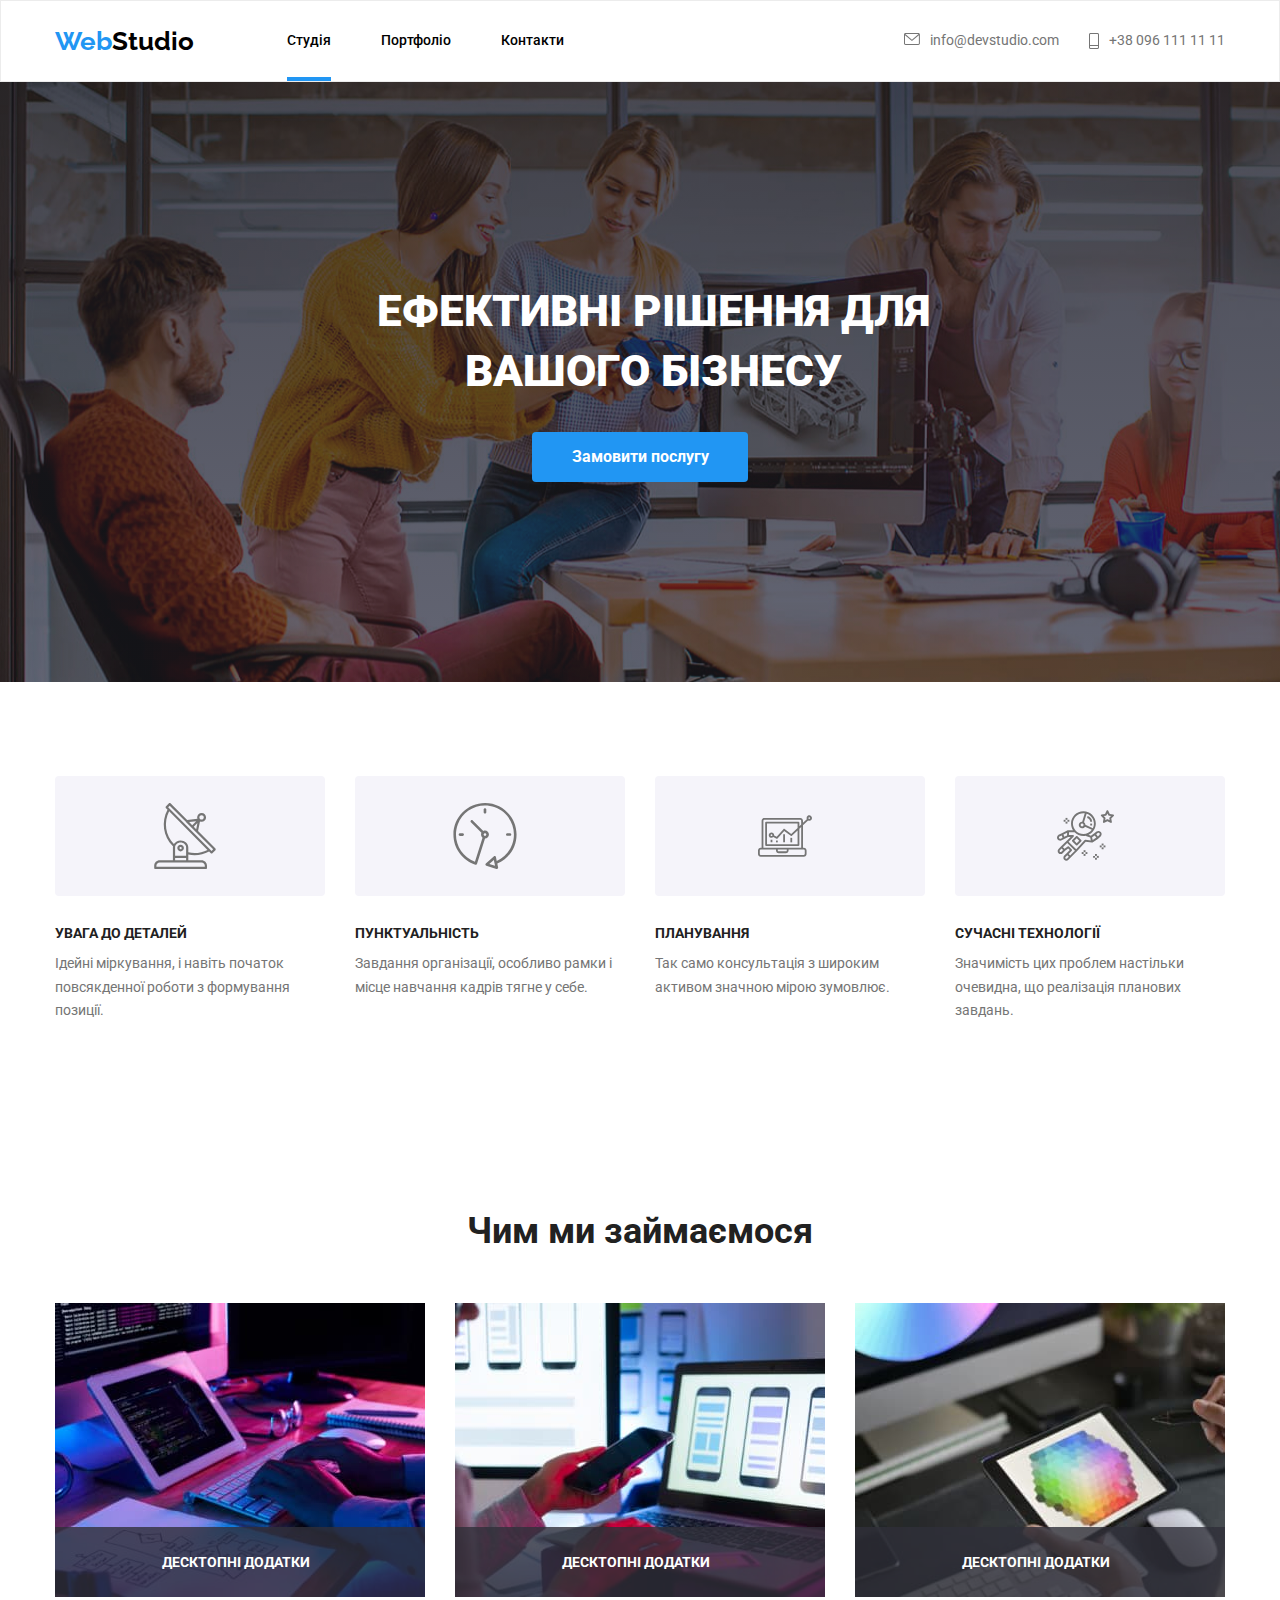
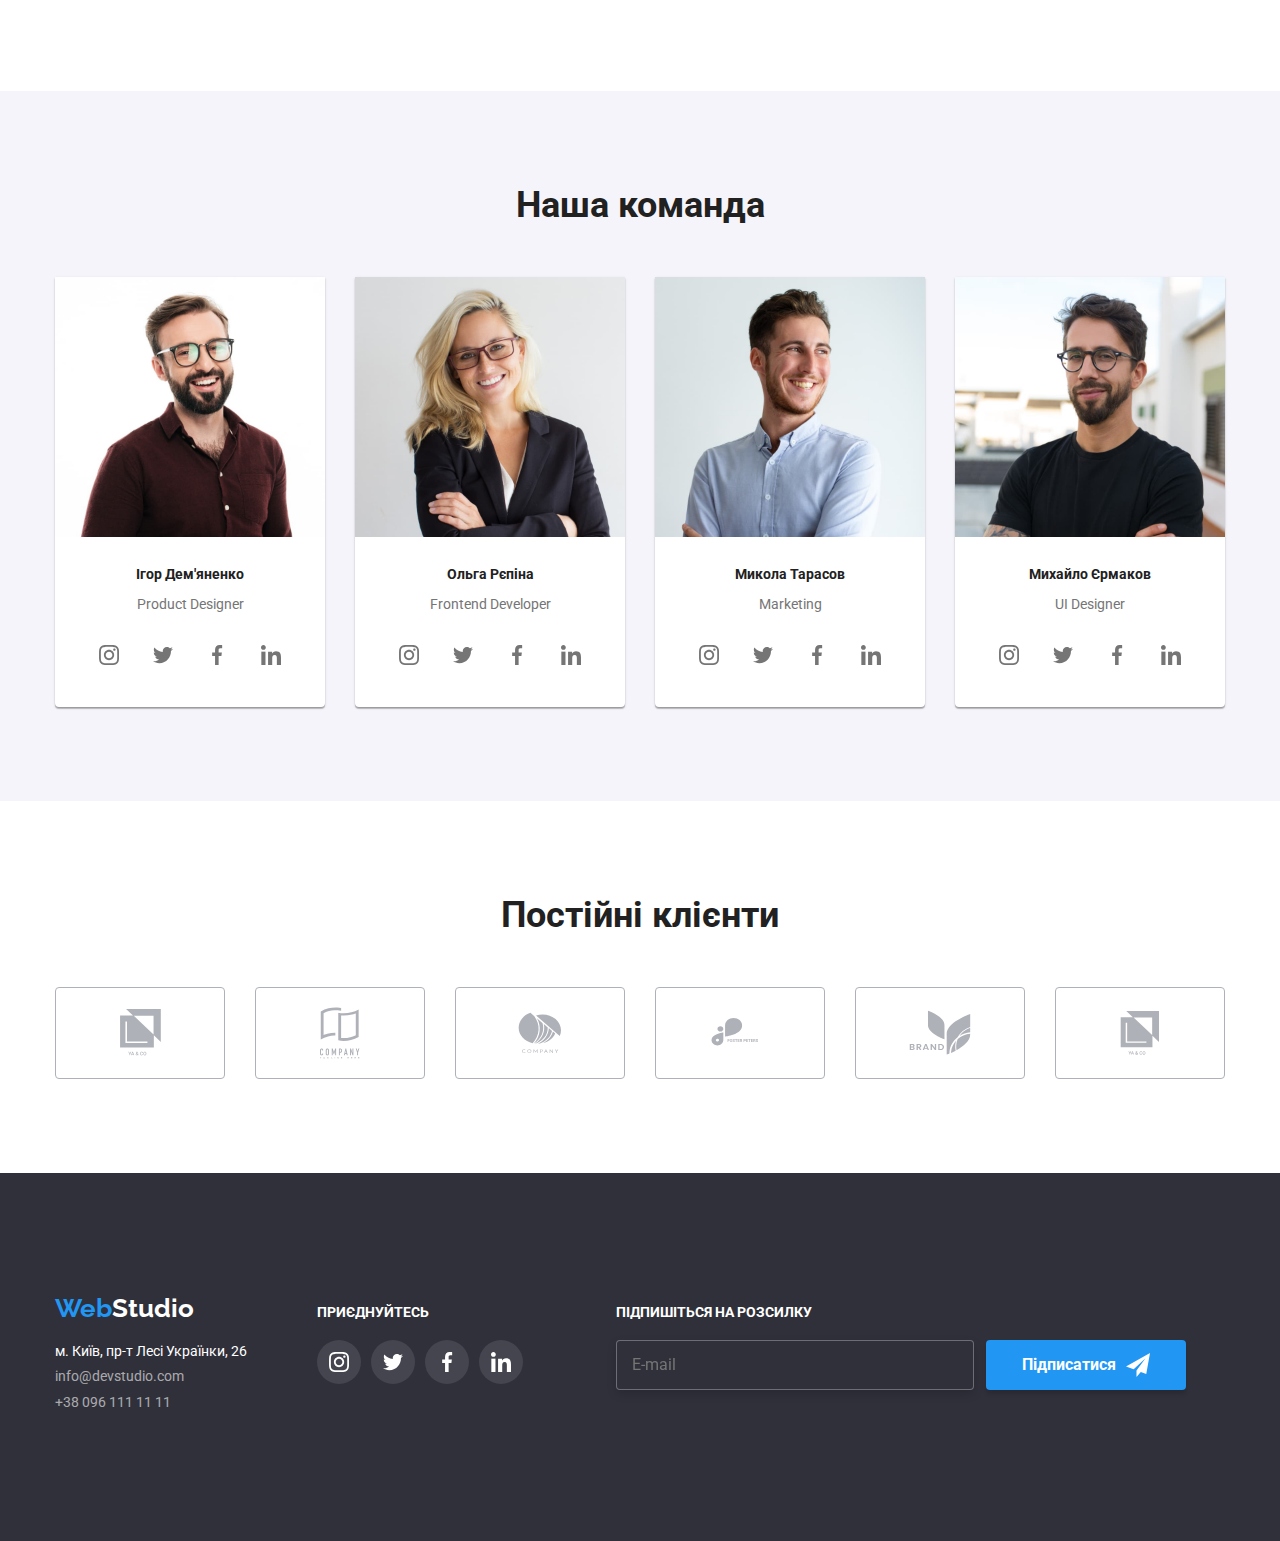
==== commit b52ebcce: "update-hw7" ====
--- a/index.html
+++ b/index.html
@@ -40,59 +40,59 @@
     <section class="features section">
         <div class="container features-section">
         <h2 class="visually-hidden">Наші переваги</h2>
-       <ul class="features-section-link">
-        <li class="features-section-icon">
-            <a href="" class="navigation-social-icon">
-                <svg class="social-icon" width="66" height="70">
+       <ul class="features-link">
+        <li class="features-link__icon">
+            <a href="" class="features-link__pic">
+                <svg class="features-link__social" width="66" height="70">
                     <use href="./images/sprite.svg#icon-antenna"></use>
                 </svg>
             </a>
         </li>
-        <li class="features-section-icon">
-            <a href="" class="navigation-social-icon">
-                <svg class="social-icon" width="66" height="70">
+        <li class="features-link__icon">
+            <a href="" class="features-link__pic">
+                <svg class="features-link__social" width="66" height="70">
                     <use href="./images/sprite.svg#icon-clock"></use>
                 </svg>
             </a>
         </li>
-        <li class="features-section-icon">
-            <a href="" class="navigation-social-icon">
-                <svg class="social-icon" width="70" height="54">
+        <li class="features-link__icon">
+            <a href="" class="features-link__pic">
+                <svg class="features-link__social" width="70" height="54">
                     <use href="./images/sprite.svg#icon-diagram"></use>
                 </svg>
             </a>
         </li>
-        <li class="features-section-icon">
-            <a href="" class="navigation-social-icon">
-                <svg class="social-icon" width="57" height="61">
+        <li class="features-link__icon">
+            <a href="" class="features-link__pic">
+                <svg class="features-link__social" width="57" height="61">
                     <use href="./images/sprite.svg#icon-astronaut"></use>
                 </svg>
             </a>
         </li>
        </ul>
-        <ul class="features-section-list">
-                <li class="features-list">
-                    <div class="features-list-box">
-                        <h3 class="subject">УВАГА ДО ДЕТАЛЕЙ</h3>
-                        <p class="text">Ідейні міркування, і навіть початок повсякденної роботи з формування позиції.</p>
+        <ul class="features-list">
+                <li class="features-list__item">
+                    <div class="features-list__box">
+                        <h3 class="features-list__subject">УВАГА ДО ДЕТАЛЕЙ</h3>
+                        <p class="features-list__text">Ідейні міркування, і навіть початок повсякденної роботи з формування позиції.</p>
                     </div> 
                 </li>
-                <li class="features-list">
-                    <div class="features-list-box">
-                        <h3 class="subject">ПУНКТУАЛЬНІСТЬ</h3>
-                        <p class="text">Завдання організації, особливо рамки і місце навчання кадрів тягне у себе.</p>
+                <li class="features-list__item">
+                    <div class="features-list__box">
+                        <h3 class="features-list__subject">ПУНКТУАЛЬНІСТЬ</h3>
+                        <p class="features-list__text">Завдання організації, особливо рамки і місце навчання кадрів тягне у себе.</p>
                     </div>
                 </li>
-                 <li class="features-list">
-                    <div class="features-list-box">
-                        <h3 class="subject">ПЛАНУВАННЯ</h3>
-                        <p class="text">Так само консультація з широким активом значною мірою зумовлює.</p>
+                 <li class="features-list__item">
+                    <div class="features-list__box">
+                        <h3 class="features-list__subject">ПЛАНУВАННЯ</h3>
+                        <p class="features-list__text">Так само консультація з широким активом значною мірою зумовлює.</p>
                     </div>
                 </li>
-                <li class="features-list">
-                    <div class="features-list-box">
-                        <h3 class="subject">СУЧАСНІ ТЕХНОЛОГІЇ</h3>
-                        <p class="text">Значимість цих проблем настільки очевидна, що реалізація планових завдань.</p>
+                <li class="features-list__item">
+                    <div class="features-list__box">
+                        <h3 class="features-list__subject">СУЧАСНІ ТЕХНОЛОГІЇ</h3>
+                        <p class="features-list__text">Значимість цих проблем настільки очевидна, що реалізація планових завдань.</p>
                     </div>
                 </li>
         </ul>
@@ -102,22 +102,22 @@
         <div class="container">
         <h2 class="heading">Чим ми займаємося</h2>
         <ul class="works-list">
-            <li class="works-items">
+            <li class="works-list__item">
                 <img src="./images/work1.jpg" alt="Робота програмування" width="370">
-                <div class="works-name">
-                    <p class="work-tekst">Десктопні Додатки</p>
+                <div class="works-list__name">
+                    <p class="works-list__work-tekst">Десктопні Додатки</p>
                 </div>
             </li>
-            <li class="works-items">
+            <li class="works-list__item">
                 <img src="./images/work2.jpg" alt="Робота мобільної графіки" width="370">
-                    <div class="works-name">
-                    <p class="work-tekst">Десктопні Додатки</p>
+                    <div class="works-list__name">
+                    <p class="works-list__work-tekst">Десктопні Додатки</p>
                     </div>
             </li>
-            <li class="works-items">
+            <li class="works-list__item">
                 <img src="./images/work3.jpg" alt="Кольорова гамма" width="370">
-                <div class="works-name">
-                <p class="work-tekst">Десктопні Додатки</p>
+                <div class="works-list__name">
+                <p class="works-list__work-tekst">Десктопні Додатки</p>
             </div>
             </li>
         </ul>
@@ -127,35 +127,35 @@
         <div class="container">
             <h2 class="heading">Наша команда</h2>
                 <ul class="job-list">
-                    <li class="jop-list-item"><img src="./images/job1.jpg" alt="Ігор Дем'яненко" width="270">
-                        <div class="jop-list-item-box">
-                            <h3 class="job-name">Ігор Дем'яненко</h3>
-                            <p class="job-titl" lang="en">Product Designer</p>
+                    <li class="jop-list__item"><img src="./images/job1.jpg" alt="Ігор Дем'яненко" width="270">
+                        <div class="jop-list__box">
+                            <h3 class="jop-list__name">Ігор Дем'яненко</h3>
+                            <p class="jop-list__titl" lang="en">Product Designer</p>
                             <ul class="job-items">
-                                <li class="job-items-icon">
-                                    <a href="" class="job-social-icon">
-                                        <svg class="job-item-social-icon" width="20" height="20">
+                                <li class="job-items__icon">
+                                    <a href="" class="job-items__social">
+                                        <svg class="job-item__social-icon" width="20" height="20">
                                             <use href="./images/sprite.svg#icon-instagram"></use>
                                         </svg>
                                     </a>
                                 </li>
-                                <li class="job-items-icon">
-                                    <a href="" class="job-social-icon">
-                                        <svg class="job-item-social-icon" width="20" height="20">
+                                <li class="job-items__icon">
+                                    <a href="" class="job-items__social">
+                                        <svg class="job-item__social-icon" width="20" height="20">
                                             <use href="./images/sprite.svg#icon-twitter"></use>
                                         </svg>
                                     </a>
                                 </li>
-                                <li class="job-items-icon">
-                                    <a href="" class="job-social-icon">
-                                        <svg class="job-item-social-icon" width="20" height="20">
+                                <li class="job-items__icon">
+                                    <a href="" class="job-items__social">
+                                        <svg class="job-item__social-icon" width="20" height="20">
                                             <use href="./images/sprite.svg#icon-facebook"></use>
                                         </svg>
                                     </a>
                                 </li>
-                                <li class="job-items-icon">
-                                    <a href="" class="job-social-icon">
-                                        <svg class="job-item-social-icon" width="20" height="20">
+                                <li class="job-items__icon">
+                                    <a href="" class="job-items__social">
+                                        <svg class="job-item__social-icon" width="20" height="20">
                                             <use href="./images/sprite.svg#icon-linkedin"></use>
                                         </svg>
                                     </a>
@@ -163,35 +163,35 @@
                                </ul>
                             </div>
                     </li>
-                    <li class="jop-list-item"><img src="./images/job2.jpg" alt="Ольга Рєпіна" width="270">
-                        <div class="jop-list-item-box">
-                            <h3 class="job-name">Ольга Рєпіна</h3>
-                            <p class="job-titl" lang="en">Frontend Developer</p>
+                    <li class="jop-list__item"><img src="./images/job2.jpg" alt="Ольга Рєпіна" width="270">
+                        <div class="jop-list__box">
+                            <h3 class="jop-list__name">Ольга Рєпіна</h3>
+                            <p class="jop-list__titl" lang="en">Frontend Developer</p>
                             <ul class="job-items">
-                                <li class="job-items-icon">
-                                    <a href="" class="job-social-icon">
-                                        <svg class="job-item-social-icon" width="20" height="20">
+                                <li class="job-items__icon">
+                                    <a href="" class="job-items__social">
+                                        <svg class="job-item__social-icon" width="20" height="20">
                                             <use href="./images/sprite.svg#icon-instagram"></use>
                                         </svg>
                                     </a>
                                 </li>
-                                <li class="job-items-icon">
-                                    <a href="" class="job-social-icon">
-                                        <svg class="job-item-social-icon" width="20" height="20">
+                                <li class="job-items__icon">
+                                    <a href="" class="job-items__social">
+                                        <svg class="job-item__social-icon" width="20" height="20">
                                             <use href="./images/sprite.svg#icon-twitter"></use>
                                         </svg>
                                     </a>
                                 </li>
-                                <li class="job-items-icon">
-                                    <a href="" class="job-social-icon">
-                                        <svg class="job-item-social-icon" width="20" height="20">
+                                <li class="job-items__icon">
+                                    <a href="" class="job-items__social">
+                                        <svg class="job-item__social-icon" width="20" height="20">
                                             <use href="./images/sprite.svg#icon-facebook"></use>
                                         </svg>
                                     </a>
                                 </li>
-                                <li class="job-items-icon">
-                                    <a href="" class="job-social-icon">
-                                        <svg class="job-item-social-icon" width="20" height="20">
+                                <li class="job-items__icon">
+                                    <a href="" class="job-items__social">
+                                        <svg class="job-item__social-icon" width="20" height="20">
                                             <use href="./images/sprite.svg#icon-linkedin"></use>
                                         </svg>
                                     </a>
@@ -199,35 +199,35 @@
                                </ul>
                         </div>
                     </li>
-                    <li class="jop-list-item"><img src="./images/job3.jpg" alt="Микола Тарасов" width="270">
-                        <div class="jop-list-item-box">
-                            <h3 class="job-name">Микола Тарасов</h3>
-                            <p class="job-titl" lang="en">Marketing</p>
+                    <li class="jop-list__item"><img src="./images/job3.jpg" alt="Микола Тарасов" width="270">
+                        <div class="jop-list__box">
+                            <h3 class="jop-list__name">Микола Тарасов</h3>
+                            <p class="jop-list__titl" lang="en">Marketing</p>
                             <ul class="job-items">
-                                <li class="job-items-icon">
-                                    <a href="" class="job-social-icon">
-                                        <svg class="job-item-social-icon" width="20" height="20">
+                                <li class="job-items__icon">
+                                    <a href="" class="job-items__social">
+                                        <svg class="job-item__social-icon" width="20" height="20">
                                             <use href="./images/sprite.svg#icon-instagram"></use>
                                         </svg>
                                     </a>
                                 </li>
-                                <li class="job-items-icon">
-                                    <a href="" class="job-social-icon">
-                                        <svg class="job-item-social-icon" width="20" height="20">
+                                <li class="job-items__icon">
+                                    <a href="" class="job-items__social">
+                                        <svg class="job-item__social-icon" width="20" height="20">
                                             <use href="./images/sprite.svg#icon-twitter"></use>
                                         </svg>
                                     </a>
                                 </li>
-                                <li class="job-items-icon">
-                                    <a href="" class="job-social-icon">
-                                        <svg class="job-item-social-icon" width="20" height="20">
+                                <li class="job-items__icon">
+                                    <a href="" class="job-items__social">
+                                        <svg class="job-item__social-icon" width="20" height="20">
                                             <use href="./images/sprite.svg#icon-facebook"></use>
                                         </svg>
                                     </a>
                                 </li>
-                                <li class="job-items-icon">
-                                    <a href="" class="job-social-icon">
-                                        <svg class="job-item-social-icon" width="20" height="20">
+                                <li class="job-items__icon">
+                                    <a href="" class="job-items__social">
+                                        <svg class="job-item__social-icon" width="20" height="20">
                                             <use href="./images/sprite.svg#icon-linkedin"></use>
                                         </svg>
                                     </a>
@@ -235,35 +235,35 @@
                                </ul>
                         </div>
                     </li>
-                    <li class="jop-list-item"><img src="./images/job4.jpg" alt="Михайло Єрмаков" width="270">
-                        <div class="jop-list-item-box">
-                            <h3 class="job-name">Михайло Єрмаков</h3>
-                            <p class="job-titl" lang="en">UI Designer</p>
+                    <li class="jop-list__item"><img src="./images/job4.jpg" alt="Михайло Єрмаков" width="270">
+                        <div class="jop-list__box">
+                            <h3 class="jop-list__name">Михайло Єрмаков</h3>
+                            <p class="jop-list__titl" lang="en">UI Designer</p>
                             <ul class="job-items">
-                                <li class="job-items-icon">
-                                    <a href="" class="job-social-icon">
-                                        <svg class="job-item-social-icon" width="20" height="20">
+                                <li class="job-items__icon">
+                                    <a href="" class="job-items__social">
+                                        <svg class="job-item__social-icon" width="20" height="20">
                                             <use href="./images/sprite.svg#icon-instagram"></use>
                                         </svg>
                                     </a>
                                 </li>
-                                <li class="job-items-icon">
-                                    <a href="" class="job-social-icon">
-                                        <svg class="job-item-social-icon" width="20" height="20">
+                                <li class="job-items__icon">
+                                    <a href="" class="job-items__social">
+                                        <svg class="job-item__social-icon" width="20" height="20">
                                             <use href="./images/sprite.svg#icon-twitter"></use>
                                         </svg>
                                     </a>
                                 </li>
-                                <li class="job-items-icon">
-                                    <a href="" class="job-social-icon">
-                                        <svg class="job-item-social-icon" width="20" height="20">
+                                <li class="job-items__icon">
+                                    <a href="" class="job-items__social">
+                                        <svg class="job-item__social-icon" width="20" height="20">
                                             <use href="./images/sprite.svg#icon-facebook"></use>
                                         </svg>
                                     </a>
                                 </li>
-                                <li class="job-items-icon">
-                                    <a href="" class="job-social-icon">
-                                        <svg class="job-item-social-icon" width="20" height="20">
+                                <li class="job-items__icon">
+                                    <a href="" class="job-items__social">
+                                        <svg class="job-item__social-icon" width="20" height="20">
                                             <use href="./images/sprite.svg#icon-linkedin"></use>
                                         </svg>
                                     </a>
@@ -271,99 +271,99 @@
                                </ul>
                         </div>
                         </li>
-                </ul>
-        </div>
+                    </ul>
+            </div>
     </section>
-   <section class="client section">
-    <div class="container">
-        <h2 class="heading">Постійні клієнти</h2>
-        <ul class="client-item">
-            <li class="client-list">
-                <a href="" class="client-social-icon">
-                    <svg class="link-social-icon" width="41" height="46.7">
-                        <use href="./images/sprite.svg#icon-client1"></use>
-                    </svg>
-                </a>
-            </li>
-            <li class="client-list">
-                <a href="" class="client-social-icon">
-                    <svg class="link-social-icon" width="40" height="52">
-                        <use href="./images/sprite.svg#icon-client2"></use>
-                    </svg>
-                </a>
-            </li>
-            <li class="client-list">
-                <a href="" class="client-social-icon">
-                    <svg class="link-social-icon" width="43.46" height="41.18">
-                        <use href="./images/sprite.svg#icon-client3"></use>
-                    </svg>
-                </a>
-            </li>
-            <li class="client-list">
-                <a href="" class="client-social-icon">
-                    <svg class="link-social-icon" width="84.44" height="40.62">
-                        <use href="./images/sprite.svg#icon-client4"></use>
-                    </svg>
-                </a>
-            </li>
-            <li class="client-list">
-                <a href="" class="client-social-icon">
-                    <svg class="link-social-icon" width="62.54" height="45.43">
-                        <use href="./images/sprite.svg#icon-client5"></use>
-                    </svg>
-                </a>
-            </li>
-            <li class="client-list">
-                <a href="" class="client-social-icon">
-                    <svg class="link-social-icon" width="93.79" height="43.93">
-                        <use href="./images/sprite.svg#icon-client1"></use>
-                    </svg>
-                </a>
-            </li>
-        </ul>
-    </div>
-   </section>
+    <section class="client section">
+        <div class="container">
+            <h2 class="heading">Постійні клієнти</h2>
+            <ul class="client-items">
+                <li class="client-items__list">
+                    <a href="" class="client-items__social">
+                        <svg class="client-items__social-icon" width="41" height="46.7">
+                            <use href="./images/sprite.svg#icon-client1"></use>
+                        </svg>
+                    </a>
+                </li>
+                <li class="client-items__list">
+                    <a href="" class="client-items__social">
+                        <svg class="client-items__social-icon" width="40" height="52">
+                            <use href="./images/sprite.svg#icon-client2"></use>
+                        </svg>
+                    </a>
+                </li>
+                <li class="client-items__list">
+                    <a href="" class="client-items__social">
+                        <svg class="client-items__social-icon" width="43.46" height="41.18">
+                            <use href="./images/sprite.svg#icon-client3"></use>
+                        </svg>
+                    </a>
+                </li>
+                <li class="client-items__list">
+                    <a href="" class="client-items__social">
+                        <svg class="client-items__social-icon" width="84.44" height="40.62">
+                            <use href="./images/sprite.svg#icon-client4"></use>
+                        </svg>
+                    </a>
+                </li>
+                <li class="client-items__list">
+                    <a href="" class="client-items__social">
+                        <svg class="client-items__social-icon" width="62.54" height="45.43">
+                            <use href="./images/sprite.svg#icon-client5"></use>
+                        </svg>
+                    </a>
+                </li>
+                <li class="client-items__list">
+                    <a href="" class="client-items__social">
+                        <svg class="client-items__social-icon" width="93.79" height="43.93">
+                            <use href="./images/sprite.svg#icon-client1"></use>
+                        </svg>
+                    </a>
+                </li>
+            </ul>
+        </div>
+       </section>
  </main>
- <!--Футер-->
+ <!-- =================FOOTER==========-->
  <footer class="footer">
     <div class="container footer">
-        <div class="footer-logo-address">
-            <a class="nav-link-footer" href="./index.html"><span class="accent">Web</span><span class="accent-three">Studio</span></a>
+        <div class="footer-address">
+            <a class="footer-address__link" href="./index.html"><span class="accent">Web</span><span class="accent-three">Studio</span></a>
                 <address>
-                <ul class="footer-address">
-                <li class="list-address"><a class="nav-link-adres" href="">м. Київ, пр-т Лесі Українки, 26</a></li>
-                <li class="list-mail"><a class="nav-link-kont" href="mailto:info@devstudio.com">info@devstudio.com</a></li>
-                <li class="list-tel"><a class="nav-link-kont" href="tel:+380961111111">+38 096 111 11 11</a></li>
+                <ul class="footer-List">
+                <li class="footer-List__item"><a class="footer-List__address" href="">м. Київ, пр-т Лесі Українки, 26</a></li>
+                <li class="footer-List__item"><a class="footer-List__contact" href="mailto:info@devstudio.com">info@devstudio.com</a></li>
+                <li class="footer-List__item"><a class="footer-List__contact" href="tel:+380961111111">+38 096 111 11 11</a></li>
                 </ul>
                 </address>
         </div>
     <div class="social">
         <h4 class="name-social">приєднуйтесь</h4>
         <ul class="social-list">
-            <li class="social-items-icon">
-                <a href="" class="social-items-icon-link">
-                    <svg class="social-items-icon-link-list" width="20" height="20">
+            <li class="social-list__item">
+                <a href="" class="social-list__link">
+                    <svg class="social-list__icon" width="20" height="20">
                         <use href="./images/sprite.svg#icon-instagram"></use>
                     </svg>
                 </a>
             </li>
-            <li class="job-items-icon">
-                <a href="" class="social-items-icon-link">
-                    <svg class="social-items-icon-link-list" width="20" height="20">
+            <li class="social-list__item">
+                <a href="" class="social-list__link">
+                    <svg class="social-list__icon" width="20" height="20">
                         <use href="./images/sprite.svg#icon-twitter"></use>
                     </svg>
                 </a>
             </li>
-            <li class="job-items-icon">
-                <a href="" class="social-items-icon-link">
-                    <svg class="social-items-icon-link-list" width="20" height="20">
+            <li class="social-list__item">
+                <a href="" class="social-list__link">
+                    <svg class="social-list__icon" width="20" height="20">
                         <use href="./images/sprite.svg#icon-facebook"></use>
                     </svg>
                 </a>
             </li>
-            <li class="job-items-icon">
-                <a href="" class="social-items-icon-link">
-                    <svg class="social-items-icon-link-list" width="20" height="20">
+            <li class="social-list__item">
+                <a href="" class="social-list__link">
+                    <svg class="social-list__icon" width="20" height="20">
                         <use href="./images/sprite.svg#icon-linkedin"></use>
                     </svg>
                 </a>
@@ -372,18 +372,18 @@
     </div>
         <div class="cleint-mail">
         <h4 class="name-social">Підпишіться на розсилку</h4>
-            <div class="cleint-mail-out">
-            <form class="client-mail-name">
-                <label class="client-mail-text">
+            <div class="cleint-mail__out">
+            <form class="client-mail__name">
+                <label class="client-mail__text">
                     <input type="email" 
                     name="E-mail"
                     placeholder="E-mail"
-                    class="social-mail-name" 
+                    class="client-mail__social" 
                     pattern="[a-zA-Z0-9]+@" 
                     required>
                 </input>
                 </label>
-                <button class="cursor-out" type="submit">підписатися <svg class="social-mail-icon-out" width="24" height="24">
+                <button class="client-mail__cursor-out" type="submit">підписатися <svg class="client-mail__icon-out" width="24" height="24">
                 <use href="./images/sprite.svg#icon-icon-send"></use></svg>
             </button>
             </form>
@@ -393,8 +393,8 @@
 </footer>
 <div class="backdrop is-hidden" data-modal>
     <div class="modal">
-        <button type="button" class="modal-close-btn" data-modal-close>
-            <svg class="model-close-btn-icon" width="18" height="18">
+        <button type="button" class="modal__close-btn" data-modal-close>
+            <svg class="model__close-btn-icon" width="18" height="18">
                 <use href="./images/sprite.svg#icon-close-button"></use>
             </svg>
         </button>
--- a/css/main.min.css
+++ b/css/main.min.css
@@ -1 +1 @@
-:root{--brand-color: #2196F3;--brand-color-two: #000000;--brand-color-three: #FFFFFF;--brand-font:"Raleway";--brand-font-style: normal;--brand-tekst-color:#757575}.visually-hidden{position:absolute;width:1px;height:1px;margin:-1px;padding:0;overflow:hidden;border:0;clip:rect(0 0 0 0)}body{margin:0;font-family:"Roboto",sans-serif;font-size:14px;line-height:1.14;color:#212121}h1,h2,h3,h4,h5,h6,p,ul,ol{margin-top:0;margin-bottom:0}ul,ol{list-style-type:none;margin:0;padding:0}a{text-decoration:none}img{display:block}.cursor,.btn{cursor:pointer}.section{padding-top:94px;padding-bottom:94px}.container{width:1200px;padding-right:15px;padding-left:15px;margin-left:auto;margin-right:auto}.heading{font-weight:700;font-size:36px;line-height:1.16;text-align:center;padding-bottom:50px}.header{border:1px solid #ececec}.heder-box{display:flex;align-items:center;justify-content:space-between}.header-navigation{display:flex;justify-content:center}.menu__item_active{position:relative}.menu__item_active::after{content:" ";display:block;position:absolute;width:100%;height:4px;bottom:0;margin-bottom:-33px;background-color:var(--brand-color)}.nav-link__accent{font-family:var(--brand-font);font-style:var(--brand-font-style);font-weight:700;font-size:26px;line-height:1.19;color:var(--brand-color)}.nav-link__accent-two{font-family:var(--brand-font);font-style:var(--brand-font-style);font-weight:700;font-size:26px;line-height:1.19;color:var(--brand-color-two)}.header-navigation{display:flex;align-items:center}.menu{display:flex;column-gap:50px;margin-left:93px;margin-top:32px;margin-bottom:32px}.menu__item{font-weight:500;color:var(--brand-color-two);transition:color 250ms cubic-bezier(0.4, 0, 0.2, 1)}.menu__item:focus,.menu__item:hover{color:var(--brand-color)}.contact{display:flex;justify-content:center;align-items:center;gap:30px;margin-top:32px;margin-bottom:32px}.contact__link{display:flex;color:var(--brand-tekst-color);text-decoration:none;fill:var(--brand-tekst-color);transition:color 250ms cubic-bezier(0.4, 0, 0.2, 1)}.contact__link:hover,.contact__link:focus{color:var(--brand-color);fill:var(--brand-color)}.Link__social-icon{margin-right:10px;transition:fill 250ms cubic-bezier(0.4, 0, 0.2, 1)}.hero{text-transform:uppercase;color:var(--brand-color-three);background-color:#2f303a;background-image:linear-gradient(rgba(35, 35, 41, 0.6), rgba(47, 48, 58, 0.4)),url(../images/studio.jpg)}.hero-box{width:700px;text-align:center;padding-top:200px;padding-bottom:200px}.headline{font-family:"Roboto";font-style:var(--brand-font-style);font-weight:900;font-size:44px;line-height:1.36;min-width:696px;margin-bottom:30px}.cursor{font-family:"Roboto";font-weight:700;font-size:16px;line-height:1.875;color:var(--brand-color-three);background-color:var(--brand-color);padding:10px 32px;display:block;min-width:216px;margin:0 auto;border-radius:4px;border:none}.features-section-link{display:flex;flex-basis:calc((100% - 90px)/4);column-gap:30px;flex-wrap:nowrap}.features-section-icon{display:flex;width:270px;min-height:120px;justify-content:center;align-items:center;background:#f5f4fa;border-radius:4px;border:#f5f4fa;margin-bottom:30px}.features-section-list{display:flex;column-gap:30px;flex-wrap:nowrap;flex-basis:calc((100% - 90px)/4)}.navigation-social-icon{display:flex;fill:var(--brand-tekst-color);margin-right:10px}.social-icon{margin-right:10px}.features-list-box{min-width:270px}.subject{font-weight:700;font-size:14px;line-height:1.14;margin-bottom:10px}.text{line-height:1.71;color:var(--brand-tekst-color)}.works-list{display:flex;position:relative;justify-content:center;align-items:flex-end;gap:30px;flex-wrap:wrap;flex-basis:calc((100% - 60px)/3)}.works-items{display:flex;position:relative;justify-content:center;align-items:end}.works-name{display:flex;position:absolute;justify-content:flex-end;align-items:flex-end}.work-tekst{font-family:"Roboto";font-weight:700;font-size:14px;line-height:1.142;width:370px;text-transform:uppercase;padding:27px 107px;color:var(--brand-color-three);background:rgba(47,48,58,.8)}.job{background:#f5f4fa}.job-list{display:flex;gap:30px;flex-wrap:wrap;flex-basis:calc((100% - 90px)/4)}.job-items{display:flex;justify-content:center;column-gap:10px}.job-social-icon{display:flex;justify-content:center;align-items:center;width:44px;height:44px;background-color:#fff;border-radius:50%;gap:10px;transition:background-color 250ms cubic-bezier(0.4, 0, 0.2, 1)}.job-item-social-icon{fill:var(--brand-tekst-color);transition:fill 250ms cubic-bezier(0.4, 0, 0.2, 1)}.job-item-social-icon{transition:fill 250ms cubic-bezier(0.4, 0, 0.2, 1)}.job-social-icon:hover,.job-social-icon:focus{background-color:var(--brand-color)}.job-social-icon:hover .job-item-social-icon,.job-social-icon:focus .job-item-social-icon{fill:var(--brand-color-three)}.jop-list-item{background-color:var(--brand-color-three);box-shadow:0px 1px 3px rgba(0,0,0,.12),0px 1px 1px rgba(0,0,0,.14),0px 2px 1px rgba(0,0,0,.2);border-radius:0px 0px 4px 4px}.jop-list-item-box{padding-top:30px;padding-bottom:30px;text-align:center}.job-name{font-weight:700;font-size:14px;line-height:1.14;margin-bottom:10px}.job-titl{line-height:1.71;color:var(--brand-tekst-color);margin-bottom:16px}.client-item{display:flex;justify-content:center;column-gap:30px}.client-social-icon{display:flex;justify-content:center;align-items:center;box-sizing:border-box;width:170px;height:92px;background-color:#fff;border:1px solid #afb1b8;border-radius:4px;transition:border 250ms cubic-bezier(0.4, 0, 0.2, 1)}.link-social-icon{fill:#afb1b8;transition:fill 250ms cubic-bezier(0.4, 0, 0.2, 1)}.client-social-icon:hover,.client-social-icon:focus{border:1px solid var(--brand-color)}.client-social-icon:hover .link-social-icon,.client-social-icon:focus .link-social-icon{fill:var(--brand-color)}.footer{display:flex;justify-content:left;align-items:baseline;padding-top:60px;padding-bottom:60px;background-color:#2f303a}.nav-link-footer{font-weight:500;color:var(--brand-color-two);transition:color 250ms cubic-bezier(0.4, 0, 0.2, 1)}.nav-link-footer.active{color:var(--brand-color)}.nav-link-footer:focus{color:var(--brand-color)}.nav-link-footer:hover{color:var(--brand-color)}.footer-address{font-style:normal}.list-address{margin-top:20px}.list-mail{margin-top:10px}.list-tel{margin-top:10px}.nav-link-adres{color:var(--brand-color-three);text-decoration:none;transition:color 250ms cubic-bezier(0.4, 0, 0.2, 1)}.nav-link-kont{text-decoration:none;color:rgba(255,255,255,.6);transition:color 250ms cubic-bezier(0.4, 0, 0.2, 1)}.nav-link-adres:focus,.nav-link-adres:hover{color:var(--brand-color)}.nav-link-kont:focus,.nav-link-kont:hover{color:var(--brand-color)}.social{padding-left:70px}.social-list{display:flex;gap:10px;justify-content:left;align-items:center}.name-social{display:flex;font-weight:700;line-height:1.17;text-transform:uppercase;color:#fff;margin-bottom:20px}.social-items-icon-link{display:flex;justify-content:center;align-items:center;width:44px;height:44px;background-color:rgba(255,255,255,.1);border-radius:50%;gap:10px;transition:background-color 250ms cubic-bezier(0.4, 0, 0.2, 1)}.social-items-icon-link-list{fill:var(--brand-color-three)}.social-items-icon-link:hover,.social-items-icon-link:focus{background-color:var(--brand-color)}.cleint-mail{display:block;margin-left:93px}.cleint-mail-list{display:flex;gap:10px;justify-content:left;align-items:center}.social-items-icon-link{display:flex;justify-content:center;align-items:center;width:44px;height:44px;background-color:rgba(255,255,255,.1);border-radius:50%;gap:10px;transition:background-color 250ms cubic-bezier(0.4, 0, 0.2, 1)}.cleint-mail-out{display:flex;justify-content:center;align-items:center}.client-mail-name{display:flex;justify-content:center;align-items:center}.social-mail-name{width:358px;height:50px;left:815px;top:2784px;font-size:16px;line-height:1.25;padding:15px;color:rgba(255,255,255,.6);background-color:#2f303a;border:1px solid rgba(255,255,255,.3);filter:drop-shadow(0px 4px 4px rgba(0, 0, 0, 0.15));border-radius:4px}.social-mail-name:active{border:1px solid rgba(255,255,255,.3)}.cursor-out{display:flex;justify-content:center;align-items:center;font-weight:700;font-size:16px;line-height:1.875;color:var(--brand-color-three);text-transform:capitalize;background:var(--brand-color);box-shadow:0px 4px 4px rgba(0,0,0,.15);border-radius:4px;padding:10px 28px;width:200px;border:none;margin-left:12px;cursor:pointer;transition:color 250ms cubic-bezier(0.4, 0, 0.2, 1)}.social-mail-icon-out{margin-left:10px;fill:var(--brand-color-three);transition:fill 250ms cubic-bezier(0.4, 0, 0.2, 1)}.backdrop{position:fixed;top:0;left:0;width:100%;height:100%;z-index:1000;background-color:rgba(0,0,0,.2);transition:opacity 250ms cubic-bezier(0.4, 0, 0.2, 1),visibility 250ms cubic-bezier(0.4, 0, 0.2, 1)}.backdrop.is-hidden{opacity:0;visibility:hidden;pointer-events:none}.modal{position:absolute;top:50%;left:50%;transform:translate(-50%, -50%);width:528px;height:581px;background-color:var(--brand-color-three);padding:40px}.modal-close-btn{position:absolute;top:8px;right:8px;display:flex;justify-content:center;align-items:center;width:30px;height:30px;margin-left:auto;border-radius:50%;background-color:var(--brand-color-three);border:1px solid rgba(0,0,0,.1);cursor:pointer;transition:border-color 250ms cubic-bezier(0.4, 0, 0.2, 1)}.modal-close-btn:hover,.modal-close-btn:hover{border-color:var(--brand-color)}.model-close-btn-icon{transition:fill 250ms cubic-bezier(0.4, 0, 0.2, 1)}.modal-close-btn:hover .model-close-btn-icon,.modal-close-btn:hover .model-close-btn-icon{fill:var(--brand-color)}.modal-caption{font-weight:700;font-size:20px;line-height:1.15;text-align:center;margin-bottom:12px}.modal-form{display:flex;flex-direction:column}.modal-form-field{margin-bottom:10px}.modal-form-field-desc{display:block;font-size:12px;line-height:1.16;color:var(--brand-tekst-color);margin-bottom:4px}.modal-form-input{width:100%;height:40px;padding-left:42px;border:1px solid rgba(33,33,33,.2);border-radius:4px;transition:border 250ms cubic-bezier(0.4, 0, 0.2, 1)}.modal-form-input:active{border:1px solid var(--brand-color)}.modal-form-input:focus{border:1px solid var(--brand-color)}.modal-form-icon{display:flex;position:absolute;justify-content:center;align-items:center;top:10px;left:10px;width:18px;height:18px;fill:#212121;transition:fill 250ms cubic-bezier(0.4, 0, 0.2, 1)}.model-form-input-wrapper{display:flex;align-items:center;position:relative}.modal-form-input:hover{border-color:var(--brand-color)}.modal-form-input:hover+.modal-form-icon{fill:var(--brand-color)}.modal-form-message{resize:none;width:100%;height:120px;padding:12px 16px;color:rgba(117,117,117,.5);border:1px solid rgba(33,33,33,.2);border-radius:4px;transition:border 250ms cubic-bezier(0.4, 0, 0.2, 1)}.modal-form-message:focus{outline:none;border-color:var(--brand-color)}.modal-form-own-check{background:#fff;border:.2px solid #303030;cursor:pointer;padding:2px;margin-right:7px;transition:fill 250ms cubic-bezier(0.4, 0, 0.2, 1)}.modal-form-check:checked+.modal-form-own-check{background:#188ce8;box-shadow:0px 4px 4px rgba(0,0,0,.15);border-radius:4px;border:none}.modal-form-check:focus+.modal-form-own-check{background-color:var(--brand-color)}.modal-form-own-check-icon{display:none;fill:var(--brand-color-three)}.modal-form-check:checked+.modal-form-own-check .modal-form-own-check-icon{display:block}.modal-form-check-wrapper{font-size:14px;line-height:1.71;text-align:center;color:var(--brand-tekst-color);margin-top:10px}.modal-form-text{font-size:14px;line-height:1.71;color:var(--brand-color);text-decoration:underline}.modal-form-btn{flex-direction:row-reverse;align-self:center;width:200px;height:50px;left:700px;padding:0px;margin-top:30px;color:var(--brand-color-three);background:#188ce8;box-shadow:0px 4px 4px rgba(0,0,0,.15);border-radius:4px;border:none;transition:fill 250ms cubic-bezier(0.4, 0, 0.2, 1)}.modal-form-btn:hover,.modal-form-btn:focus{background:var(--brand-color);box-shadow:0px 4px 4px rgba(0,0,0,.15);border-radius:4px}.order-list{display:flex;justify-content:center;gap:8px;margin-bottom:50px}.btn{font-weight:500;font-size:16px;line-height:1.625;padding-top:6px;padding-right:22px;padding-bottom:6px;padding-left:22px;border-radius:4px;border:none;transition:background-color 250ms cubic-bezier(0.4, 0, 0.2, 1),box-shadow 250ms cubic-bezier(0.4, 0, 0.2, 1)}.btn:hover,.btn:focus{color:var(--brand-color-three);background-color:var(--brand-color);box-shadow:0px 3px 1px rgba(0,0,0,.1),0px 1px 2px rgba(0,0,0,.08),0px 2px 2px rgba(0,0,0,.12);border-radius:4px}.aside{display:flex;gap:26px;flex-wrap:wrap;flex-basis:calc((100% - 60px)/3)}.aside-animation{overflow:hidden;position:relative}.aside-subject{display:block;position:absolute;width:370px;height:294px;top:0;left:0;transform:translateY(100%);transition:transform 250ms cubic-bezier(0.4, 0, 0.2, 1),box-shadow 250ms cubic-bezier(0.4, 0, 0.2, 1)}.aside-tekst{width:100%;height:100%;font-size:18px;line-height:1.56;padding:63px 24px;color:var(--brand-color-three);background:rgba(33,150,243,.9)}.aside-list{display:block;position:relative;background:#fff;border:1px solid #eee;transition:box-shadow 250ms cubic-bezier(0.4, 0, 0.2, 1)}.aside-list:hover .aside-subject,.aside-list:focus .aside-subject{transform:translateY(0)}.aside-list:hover,.aside-list:focus{box-shadow:0px 1px 1px rgba(0,0,0,.12),0px 4px 4px rgba(0,0,0,.06),1px 4px 6px rgba(0,0,0,.16)}.aside-list-items{border:1px solid #eee;padding:20px 24px}.caption{font-weight:700;font-size:18px;line-height:2}.desc{font-weight:400;font-size:16px;line-height:1.875;color:var(--brand-tekst-color)}.accent-three{font-family:var(--brand-font);font-style:var(--brand-font-style);font-weight:700;font-size:26px;line-height:1.19;color:var(--brand-color-three)}/*# sourceMappingURL=main.min.css.map */+:root{--brand-color: #2196F3;--brand-color-two: #000000;--brand-color-three: #FFFFFF;--brand-font:"Raleway";--brand-font-style: normal;--brand-tekst-color:#757575}.visually-hidden{position:absolute;width:1px;height:1px;margin:-1px;padding:0;overflow:hidden;border:0;clip:rect(0 0 0 0)}body{margin:0;font-family:"Roboto",sans-serif;font-size:14px;line-height:1.14;color:#212121}h1,h2,h3,h4,h5,h6,p,ul,ol{margin-top:0;margin-bottom:0}ul,ol{list-style-type:none;margin:0;padding:0}a{text-decoration:none}img{display:block}.cursor,.btn{cursor:pointer}.section{padding-top:94px;padding-bottom:94px}.container{width:1200px;padding-right:15px;padding-left:15px;margin-left:auto;margin-right:auto}.heading{font-weight:700;font-size:36px;line-height:1.16;text-align:center;padding-bottom:50px}.header{border:1px solid #ececec}.heder-box{display:flex;align-items:center;justify-content:space-between}.header-navigation{display:flex;justify-content:center}.menu__item_active{position:relative}.menu__item_active::after{content:" ";display:block;position:absolute;width:100%;height:4px;bottom:0;margin-bottom:-33px;background-color:var(--brand-color)}.nav-link__accent{font-family:var(--brand-font);font-style:var(--brand-font-style);font-weight:700;font-size:26px;line-height:1.19;color:var(--brand-color)}.nav-link__accent-two{font-family:var(--brand-font);font-style:var(--brand-font-style);font-weight:700;font-size:26px;line-height:1.19;color:var(--brand-color-two)}.header-navigation{display:flex;align-items:center}.menu{display:flex;column-gap:50px;margin-left:93px;margin-top:32px;margin-bottom:32px}.menu__item{font-weight:500;color:var(--brand-color-two);transition:color 250ms cubic-bezier(0.4, 0, 0.2, 1)}.menu__item:focus,.menu__item:hover{color:var(--brand-color)}.contact{display:flex;justify-content:center;align-items:center;gap:30px;margin-top:32px;margin-bottom:32px}.contact__link{display:flex;color:var(--brand-tekst-color);text-decoration:none;fill:var(--brand-tekst-color);transition:color 250ms cubic-bezier(0.4, 0, 0.2, 1)}.contact__link:hover,.contact__link:focus{color:var(--brand-color);fill:var(--brand-color)}.Link__social-icon{margin-right:10px;transition:fill 250ms cubic-bezier(0.4, 0, 0.2, 1)}.hero{text-transform:uppercase;color:var(--brand-color-three);background-color:#2f303a;background-image:linear-gradient(rgba(35, 35, 41, 0.6), rgba(47, 48, 58, 0.4)),url(../images/studio.jpg)}.hero-box{width:700px;text-align:center;padding-top:200px;padding-bottom:200px}.headline{font-family:"Roboto";font-style:var(--brand-font-style);font-weight:900;font-size:44px;line-height:1.36;min-width:696px;margin-bottom:30px}.cursor{font-family:"Roboto";font-weight:700;font-size:16px;line-height:1.875;color:var(--brand-color-three);background-color:var(--brand-color);padding:10px 32px;display:block;min-width:216px;margin:0 auto;border-radius:4px;border:none}.features-link{display:flex;flex-basis:calc((100% - 90px)/4);column-gap:30px;flex-wrap:nowrap}.features-link__icon{display:flex;width:270px;min-height:120px;justify-content:center;align-items:center;background:#f5f4fa;border-radius:4px;border:#f5f4fa;margin-bottom:30px}.features-link__pic{display:flex;fill:var(--brand-tekst-color);margin-right:10px}.features-list{display:flex;column-gap:30px;flex-wrap:nowrap;flex-basis:calc((100% - 90px)/4)}.features-list__box{min-width:270px}.features-list__subject{font-weight:700;font-size:14px;line-height:1.14;margin-bottom:10px}.features-list__text{line-height:1.71;color:var(--brand-tekst-color)}.works-list{display:flex;position:relative;justify-content:center;align-items:flex-end;gap:30px;flex-wrap:wrap;flex-basis:calc((100% - 60px)/3)}.works-list__item{display:flex;position:relative;justify-content:center;align-items:end}.works-list__name{display:flex;position:absolute;justify-content:flex-end;align-items:flex-end}.works-list__work-tekst{font-family:"Roboto";font-weight:700;font-size:14px;line-height:1.142;width:370px;text-transform:uppercase;padding:27px 107px;color:var(--brand-color-three);background:rgba(47,48,58,.8)}.job{background:#f5f4fa}.job-list{display:flex;gap:30px;flex-wrap:wrap;flex-basis:calc((100% - 90px)/4)}.job-items{display:flex;justify-content:center;column-gap:10px}.job-items__social{display:flex;justify-content:center;align-items:center;width:44px;height:44px;background-color:#fff;border-radius:50%;gap:10px;transition:background-color 250ms cubic-bezier(0.4, 0, 0.2, 1)}.job-items__social:hover,.job-items__social:focus{background-color:var(--brand-color)}.job-item__social-icon{fill:var(--brand-tekst-color);transition:fill 250ms cubic-bezier(0.4, 0, 0.2, 1)}.job-items__social:hover .job-item__social-icon,.job-items__social:focus .job-item__social-icon{fill:var(--brand-color-three)}.jop-list__item{background-color:var(--brand-color-three);box-shadow:0px 1px 3px rgba(0,0,0,.12),0px 1px 1px rgba(0,0,0,.14),0px 2px 1px rgba(0,0,0,.2);border-radius:0px 0px 4px 4px}.jop-list__box{padding-top:30px;padding-bottom:30px;text-align:center}.jop-list__name{font-weight:700;font-size:14px;line-height:1.14;margin-bottom:10px}.jop-list__titl{line-height:1.71;color:var(--brand-tekst-color);margin-bottom:16px}.client-items{display:flex;justify-content:center;column-gap:30px}.client-items__social{display:flex;justify-content:center;align-items:center;box-sizing:border-box;width:170px;height:92px;background-color:#fff;border:1px solid #afb1b8;border-radius:4px;transition:border 250ms cubic-bezier(0.4, 0, 0.2, 1)}.client-items__social:hover,.client-items__social:focus{border:1px solid var(--brand-color)}.client-items__social-icon{fill:#afb1b8;transition:fill 250ms cubic-bezier(0.4, 0, 0.2, 1)}.client-items__social:hover .client-items__social-icon,.client-items__social:focus .client-items__social-icon{fill:var(--brand-color)}.footer{display:flex;justify-content:left;align-items:baseline;padding-top:60px;padding-bottom:60px;background-color:#2f303a}.footer-List{font-style:normal;margin-top:20px}.footer-address__link{font-family:var(--brand-font);font-style:var(--brand-font-style);font-weight:700;font-size:26px;line-height:1.19;color:var(--brand-color)}.footer-address__link:focus,.footer-address__link:hover{color:var(--brand-color)}.footer-address__link.active{color:var(--brand-color)}.footer-List__item{margin-bottom:10px}.footer-List__address{color:var(--brand-color-three);text-decoration:none;transition:color 250ms cubic-bezier(0.4, 0, 0.2, 1)}.footer-List__address:focus,.footer-List__address:hover{color:var(--brand-color)}.footer-List__contact{text-decoration:none;color:rgba(255,255,255,.6);transition:color 250ms cubic-bezier(0.4, 0, 0.2, 1)}.footer-List__contact:focus,.footer-List__contact:hover{color:var(--brand-color)}.social{padding-left:70px}.social-list{display:flex;gap:10px;justify-content:left;align-items:center}.name-social{display:flex;font-weight:700;line-height:1.17;text-transform:uppercase;color:#fff;margin-bottom:20px}.social-list__link{display:flex;justify-content:center;align-items:center;width:44px;height:44px;background-color:rgba(255,255,255,.1);border-radius:50%;gap:10px;transition:background-color 250ms cubic-bezier(0.4, 0, 0.2, 1)}.social-list__icon{fill:var(--brand-color-three)}.social-list__link:hover,.social-list__link:focus{background-color:var(--brand-color)}.cleint-mail{display:block;margin-left:93px}.social-list__link{display:flex;justify-content:center;align-items:center;width:44px;height:44px;background-color:rgba(255,255,255,.1);border-radius:50%;gap:10px;transition:background-color 250ms cubic-bezier(0.4, 0, 0.2, 1)}.cleint-mail__out{display:flex;justify-content:center;align-items:center}.client-mail__name{display:flex;justify-content:center;align-items:center}.client-mail__social{width:358px;height:50px;left:815px;top:2784px;font-size:16px;line-height:1.25;padding:15px;color:rgba(255,255,255,.6);background-color:#2f303a;border:1px solid rgba(255,255,255,.3);filter:drop-shadow(0px 4px 4px rgba(0, 0, 0, 0.15));border-radius:4px}.client-mail__social:active{border:1px solid rgba(255,255,255,.3)}.client-mail__cursor-out{display:flex;justify-content:center;align-items:center;font-weight:700;font-size:16px;line-height:1.875;color:var(--brand-color-three);text-transform:capitalize;background:var(--brand-color);box-shadow:0px 4px 4px rgba(0,0,0,.15);border-radius:4px;padding:10px 28px;width:200px;border:none;margin-left:12px;cursor:pointer;transition:color 250ms cubic-bezier(0.4, 0, 0.2, 1)}.client-mail__icon-out{margin-left:10px;fill:var(--brand-color-three);transition:fill 250ms cubic-bezier(0.4, 0, 0.2, 1)}.backdrop{position:fixed;top:0;left:0;width:100%;height:100%;z-index:1000;background-color:rgba(0,0,0,.2);transition:opacity 250ms cubic-bezier(0.4, 0, 0.2, 1),visibility 250ms cubic-bezier(0.4, 0, 0.2, 1)}.backdrop.is-hidden{opacity:0;visibility:hidden;pointer-events:none}.modal{position:absolute;top:50%;left:50%;transform:translate(-50%, -50%);width:528px;height:581px;background-color:var(--brand-color-three);padding:40px}.modal__close-btn{position:absolute;top:8px;right:8px;display:flex;justify-content:center;align-items:center;width:30px;height:30px;margin-left:auto;border-radius:50%;background-color:var(--brand-color-three);border:1px solid rgba(0,0,0,.1);cursor:pointer;transition:border-color 250ms cubic-bezier(0.4, 0, 0.2, 1)}.modal__close-btn:hover,.modal__close-btn:hover{border-color:var(--brand-color)}.model__close-btn-icon{transition:fill 250ms cubic-bezier(0.4, 0, 0.2, 1)}.modal__close-btn:hover .model__close-btn-icon,.modal__close-btn:hover .model__close-btn-icon{fill:var(--brand-color)}.modal-caption{font-weight:700;font-size:20px;line-height:1.15;text-align:center;margin-bottom:12px}.modal-form{display:flex;flex-direction:column}.modal-form-field{margin-bottom:10px}.modal-form-field-desc{display:block;font-size:12px;line-height:1.16;color:var(--brand-tekst-color);margin-bottom:4px}.modal-form-input{width:100%;height:40px;padding-left:42px;border:1px solid rgba(33,33,33,.2);border-radius:4px;transition:border 250ms cubic-bezier(0.4, 0, 0.2, 1)}.modal-form-input:active{border:1px solid var(--brand-color)}.modal-form-input:focus{border:1px solid var(--brand-color)}.modal-form-icon{display:flex;position:absolute;justify-content:center;align-items:center;top:10px;left:10px;width:18px;height:18px;fill:#212121;transition:fill 250ms cubic-bezier(0.4, 0, 0.2, 1)}.model-form-input-wrapper{display:flex;align-items:center;position:relative}.modal-form-input:hover{border-color:var(--brand-color)}.modal-form-input:hover+.modal-form-icon{fill:var(--brand-color)}.modal-form-message{resize:none;width:100%;height:120px;padding:12px 16px;color:rgba(117,117,117,.5);border:1px solid rgba(33,33,33,.2);border-radius:4px;transition:border 250ms cubic-bezier(0.4, 0, 0.2, 1)}.modal-form-message:focus{outline:none;border-color:var(--brand-color)}.modal-form-own-check{background:#fff;border:.2px solid #303030;cursor:pointer;padding:2px;margin-right:7px;transition:fill 250ms cubic-bezier(0.4, 0, 0.2, 1)}.modal-form-check:checked+.modal-form-own-check{background:#188ce8;box-shadow:0px 4px 4px rgba(0,0,0,.15);border-radius:4px;border:none}.modal-form-check:focus+.modal-form-own-check{background-color:var(--brand-color)}.modal-form-own-check-icon{display:none;fill:var(--brand-color-three)}.modal-form-check:checked+.modal-form-own-check .modal-form-own-check-icon{display:block}.modal-form-check-wrapper{font-size:14px;line-height:1.71;text-align:center;color:var(--brand-tekst-color);margin-top:10px}.modal-form-text{font-size:14px;line-height:1.71;color:var(--brand-color);text-decoration:underline}.modal-form-btn{flex-direction:row-reverse;align-self:center;width:200px;height:50px;left:700px;padding:0px;margin-top:30px;color:var(--brand-color-three);background:#188ce8;box-shadow:0px 4px 4px rgba(0,0,0,.15);border-radius:4px;border:none;transition:fill 250ms cubic-bezier(0.4, 0, 0.2, 1)}.modal-form-btn:hover,.modal-form-btn:focus{background:var(--brand-color);box-shadow:0px 4px 4px rgba(0,0,0,.15);border-radius:4px}.order-list{display:flex;justify-content:center;gap:8px;margin-bottom:50px}.btn{font-weight:500;font-size:16px;line-height:1.625;padding-top:6px;padding-right:22px;padding-bottom:6px;padding-left:22px;border-radius:4px;border:none;transition:background-color 250ms cubic-bezier(0.4, 0, 0.2, 1),box-shadow 250ms cubic-bezier(0.4, 0, 0.2, 1)}.btn:hover,.btn:focus{color:var(--brand-color-three);background-color:var(--brand-color);box-shadow:0px 3px 1px rgba(0,0,0,.1),0px 1px 2px rgba(0,0,0,.08),0px 2px 2px rgba(0,0,0,.12);border-radius:4px}.aside{display:flex;gap:26px;flex-wrap:wrap;flex-basis:calc((100% - 60px)/3)}.aside-animation{overflow:hidden;position:relative}.aside-subject{display:block;position:absolute;width:370px;height:294px;top:0;left:0;transform:translateY(100%);transition:transform 250ms cubic-bezier(0.4, 0, 0.2, 1),box-shadow 250ms cubic-bezier(0.4, 0, 0.2, 1)}.aside-tekst{width:100%;height:100%;font-size:18px;line-height:1.56;padding:63px 24px;color:var(--brand-color-three);background:rgba(33,150,243,.9)}.aside-list{display:block;position:relative;background:#fff;border:1px solid #eee;transition:box-shadow 250ms cubic-bezier(0.4, 0, 0.2, 1)}.aside-list:hover,.aside-list:focus{box-shadow:0px 1px 1px rgba(0,0,0,.12),0px 4px 4px rgba(0,0,0,.06),1px 4px 6px rgba(0,0,0,.16)}.aside-list:hover .aside-subject,.aside-list:focus .aside-subject{transform:translateY(0)}.aside-list-items{border:1px solid #eee;padding:20px 24px}.caption{font-weight:700;font-size:18px;line-height:2}.desc{font-weight:400;font-size:16px;line-height:1.875;color:var(--brand-tekst-color)}.accent-three{font-family:var(--brand-font);font-style:var(--brand-font-style);font-weight:700;font-size:26px;line-height:1.19;color:var(--brand-color-three)}/*# sourceMappingURL=main.min.css.map */